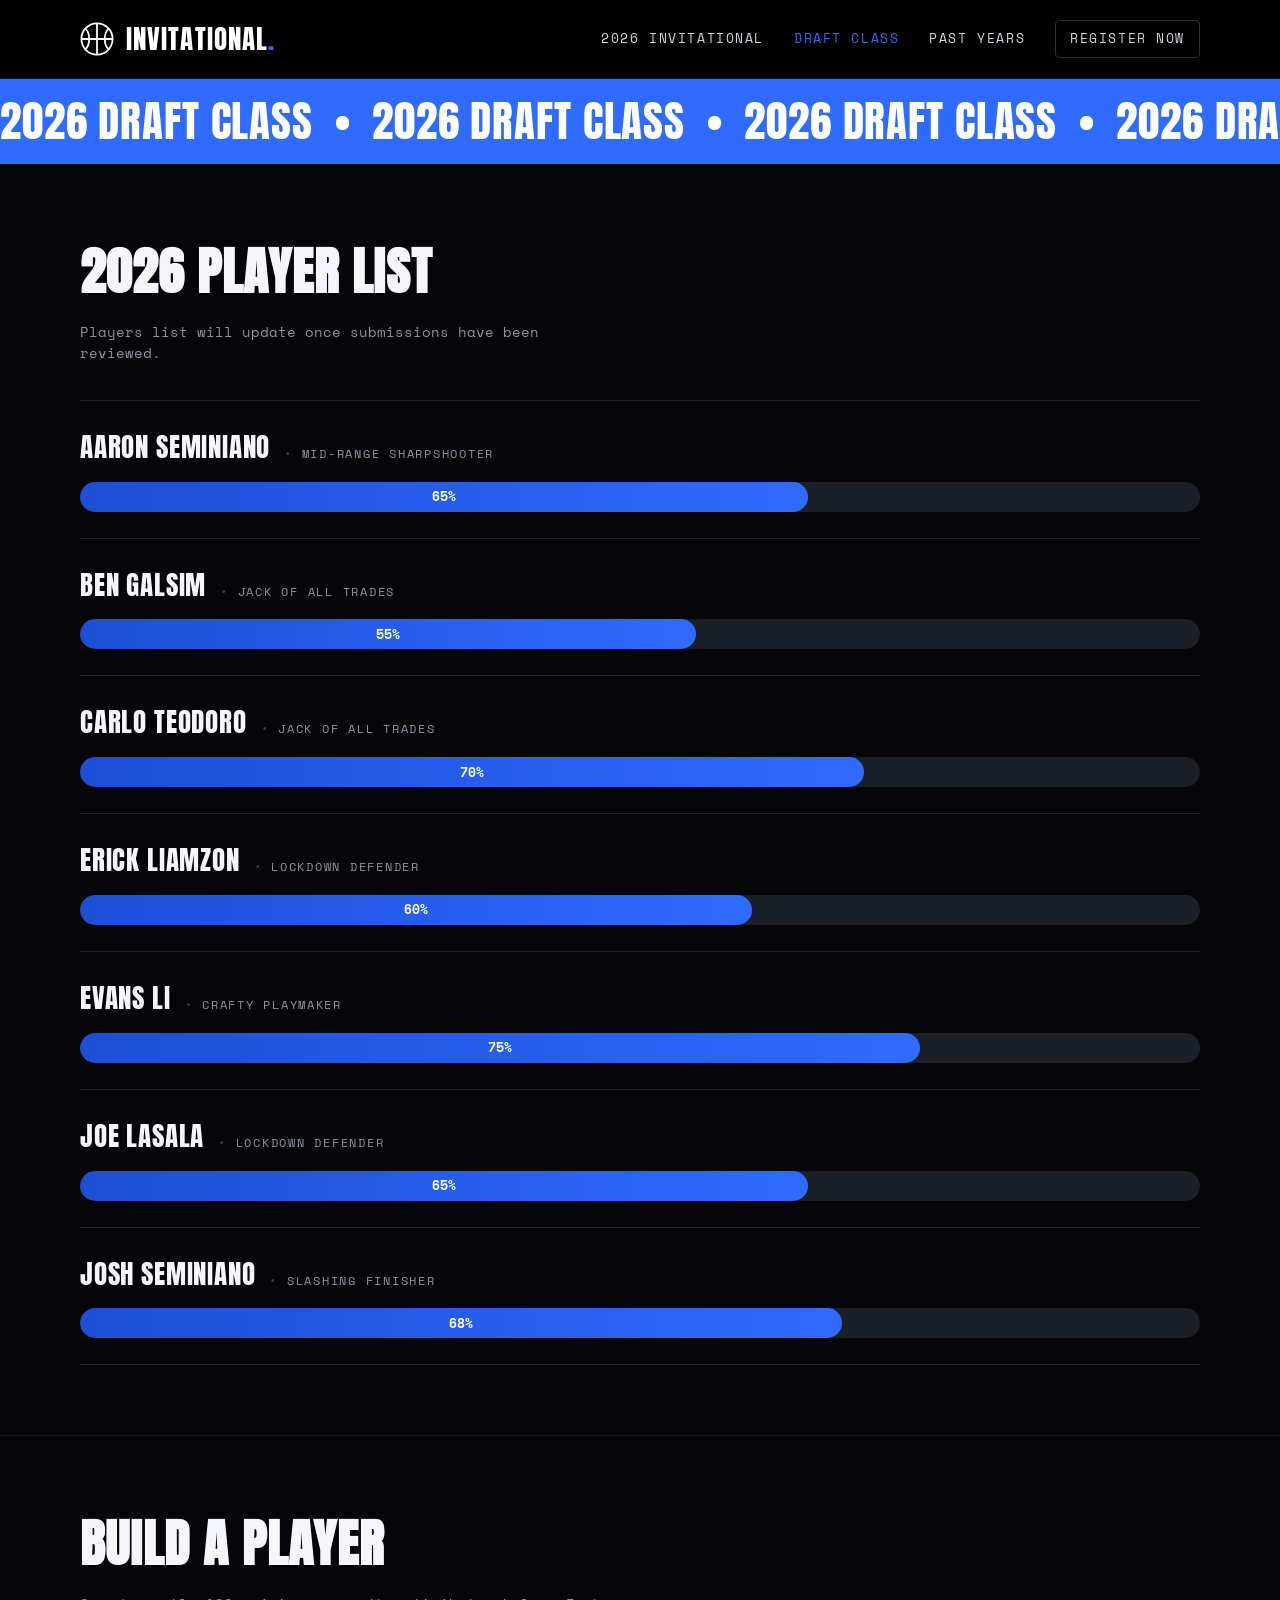
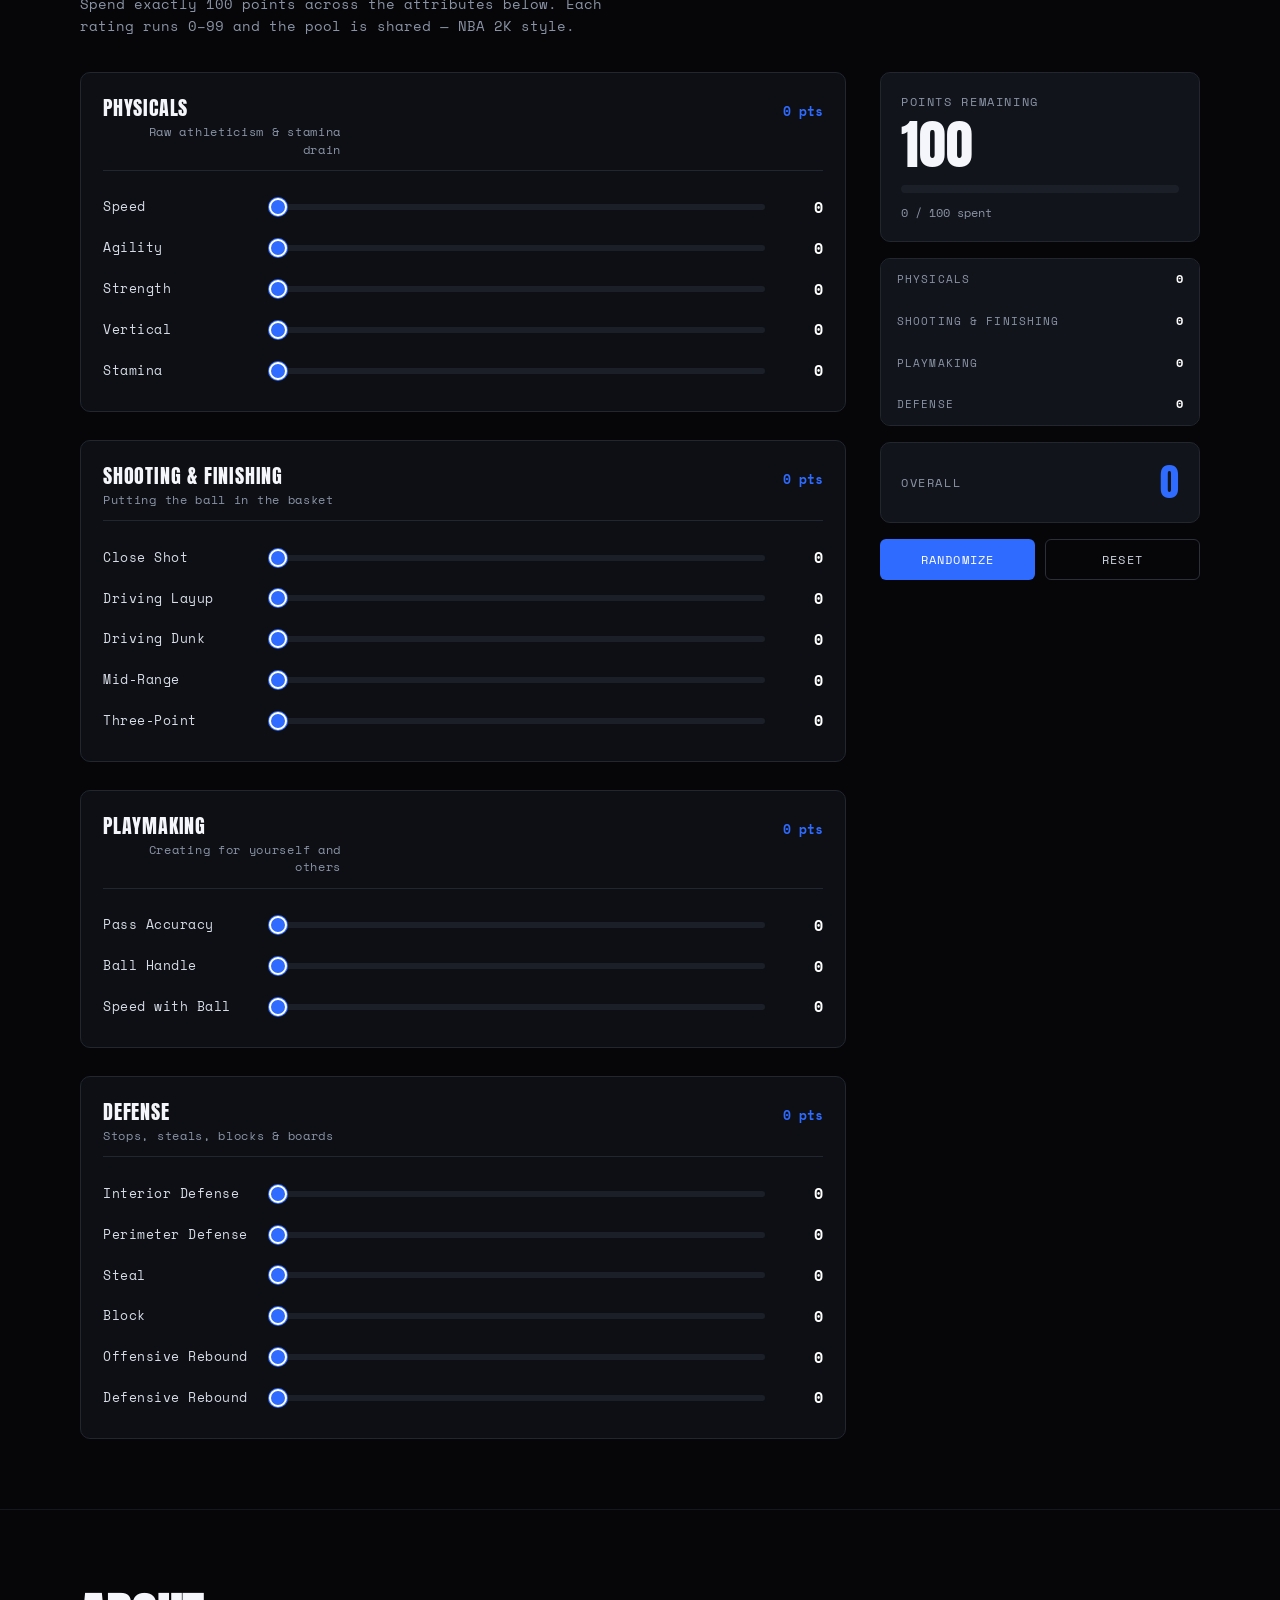
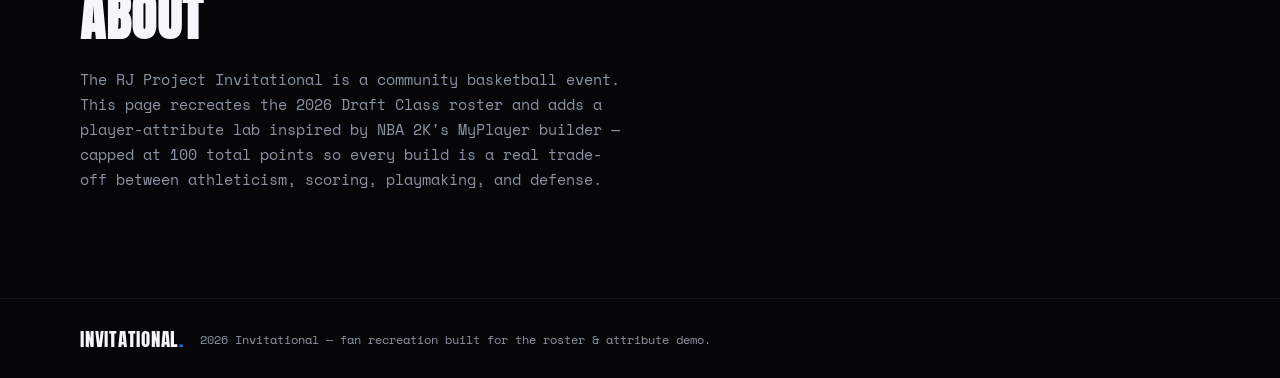
==== roster.html @ 444e8288 "Recreate 2026 Draft Class roster page with NBA2K-style attribute builder - Rebuild the Invitational " ====
<!DOCTYPE html>
<html lang="en">
<head>
  <meta charset="UTF-8" />
  <meta name="viewport" content="width=device-width, initial-scale=1.0" />
  <title>2026 Draft Class — The RJ Project Invitational</title>
  <link rel="preconnect" href="https://fonts.googleapis.com" />
  <link rel="preconnect" href="https://fonts.gstatic.com" crossorigin />
  <link href="https://fonts.googleapis.com/css2?family=Anton&family=Space+Mono:wght@400;700&display=swap" rel="stylesheet" />
  <link rel="stylesheet" href="styles.css" />
</head>
<body>
  <!-- HEADER -->
  <header class="site-header">
    <div class="header-inner">
      <a class="brand" href="#top" aria-label="Invitational home">
        <span class="brand-logo" aria-hidden="true">
          <svg viewBox="0 0 48 48" width="34" height="34">
            <circle cx="24" cy="24" r="22" fill="none" stroke="#fff" stroke-width="2.5"/>
            <path d="M24 2v44M2 24h44M7 9c8 6 8 24 0 30M41 9c-8 6-8 24 0 30" fill="none" stroke="#fff" stroke-width="2.5"/>
          </svg>
        </span>
        <span class="brand-text">INVITATIONAL<span class="dot">.</span></span>
      </a>
      <nav class="site-nav">
        <a href="#top">2026 Invitational</a>
        <a href="#roster" class="active">Draft Class</a>
        <a href="#about">Past Years</a>
        <a href="#builder" class="nav-cta">Register Now</a>
      </nav>
    </div>
  </header>

  <!-- MARQUEE -->
  <div class="marquee" id="top" aria-hidden="true">
    <div class="marquee-track">
      <span>2026 DRAFT CLASS&nbsp;&nbsp;•&nbsp;&nbsp;2026 DRAFT CLASS&nbsp;&nbsp;•&nbsp;&nbsp;2026 DRAFT CLASS&nbsp;&nbsp;•&nbsp;&nbsp;2026 DRAFT CLASS&nbsp;&nbsp;•&nbsp;&nbsp;</span>
      <span>2026 DRAFT CLASS&nbsp;&nbsp;•&nbsp;&nbsp;2026 DRAFT CLASS&nbsp;&nbsp;•&nbsp;&nbsp;2026 DRAFT CLASS&nbsp;&nbsp;•&nbsp;&nbsp;2026 DRAFT CLASS&nbsp;&nbsp;•&nbsp;&nbsp;</span>
    </div>
  </div>

  <main>
    <!-- ROSTER -->
    <section id="roster" class="section">
      <div class="wrap">
        <h1 class="page-title">2026 Player List</h1>
        <p class="page-sub">Players list will update once submissions have been reviewed.</p>
        <div class="roster" id="rosterList"><!-- filled by JS --></div>
      </div>
    </section>

    <!-- ATTRIBUTE BUILDER -->
    <section id="builder" class="section section-divider">
      <div class="wrap">
        <h1 class="page-title">Build a Player</h1>
        <p class="page-sub">
          Spend exactly 100 points across the attributes below. Each rating runs 0&ndash;99
          and the pool is shared — NBA&nbsp;2K style.
        </p>

        <div class="builder">
          <!-- attribute categories -->
          <div class="attributes" id="attributes"><!-- filled by JS --></div>

          <!-- sticky summary -->
          <aside class="summary" id="summary">
            <div class="summary-card">
              <p class="summary-label">Points Remaining</p>
              <p class="summary-value" id="pointsRemaining">100</p>
              <div class="summary-bar"><span id="pointsBar"></span></div>
              <p class="summary-spent"><span id="pointsSpent">0</span> / 100 spent</p>
            </div>

            <ul class="cat-totals" id="catTotals"><!-- filled by JS --></ul>

            <div class="overall-card">
              <span class="overall-label">Overall</span>
              <span class="overall-value" id="overallValue">0</span>
            </div>

            <div class="summary-actions">
              <button type="button" class="btn" id="randomizeBtn">Randomize</button>
              <button type="button" class="btn btn-outline" id="resetBtn">Reset</button>
            </div>
          </aside>
        </div>
      </div>
    </section>

    <!-- ABOUT -->
    <section id="about" class="section section-divider">
      <div class="wrap about">
        <h1 class="page-title">About</h1>
        <p class="page-sub">
          The RJ Project Invitational is a community basketball event. This page recreates the
          2026 Draft Class roster and adds a player-attribute lab inspired by NBA&nbsp;2K's
          MyPlayer builder — capped at 100 total points so every build is a real trade-off
          between athleticism, scoring, playmaking, and defense.
        </p>
      </div>
    </section>
  </main>

  <footer class="site-footer">
    <div class="wrap">
      <span class="brand-text small">INVITATIONAL<span class="dot">.</span></span>
      <p>2026 Invitational — fan recreation built for the roster &amp; attribute demo.</p>
    </div>
  </footer>

  <script src="builder.js"></script>
</body>
</html>
---- styles.css ----
/* ===== The RJ Project Invitational — 2026 Draft Class ===== */
:root {
  --bg:        #060608;
  --bg-soft:   #0d0f14;
  --card:      #11141b;
  --card-2:    #161a23;
  --line:      #21262f;
  --track:     #1b1f28;
  --text:      #f4f6fb;
  --muted:     #8a94a6;
  --blue:      #2f6bff;
  --blue-dim:  #1d4fd6;
  --display:   "Anton", "Arial Narrow", "Oswald", sans-serif;
  --mono:      "Space Mono", ui-monospace, "SFMono-Regular", Menlo, monospace;
}

* { box-sizing: border-box; }

html { scroll-behavior: smooth; }

body {
  margin: 0;
  background: var(--bg);
  color: var(--text);
  font-family: var(--mono);
  -webkit-font-smoothing: antialiased;
  line-height: 1.5;
}

.wrap { width: min(1120px, 92%); margin: 0 auto; }

/* ---------- Header ---------- */
.site-header {
  position: sticky; top: 0; z-index: 50;
  background: #000;
  border-bottom: 1px solid #15171d;
}
.header-inner {
  width: min(1120px, 92%); margin: 0 auto;
  display: flex; align-items: center; justify-content: space-between;
  height: 78px;
}
.brand { display: flex; align-items: center; gap: 12px; text-decoration: none; color: #fff; }
.brand-logo { display: inline-flex; }
.brand-text {
  font-family: var(--display);
  font-size: 1.7rem; letter-spacing: .04em; line-height: 1;
}
.brand-text.small { font-size: 1.2rem; }
.dot { color: var(--blue); }

.site-nav { display: flex; align-items: center; gap: 30px; }
.site-nav a {
  font-family: var(--mono);
  font-size: .82rem; letter-spacing: .12em; text-transform: uppercase;
  color: #cfd5e0; text-decoration: none; transition: color .15s;
}
.site-nav a:hover { color: #fff; }
.site-nav a.active { color: var(--blue); }
.nav-cta {
  border: 1px solid #2a2f3a; padding: 8px 14px; border-radius: 4px;
}
.nav-cta:hover { border-color: var(--blue); color: var(--blue) !important; }

/* ---------- Marquee ---------- */
.marquee {
  background: var(--blue);
  overflow: hidden; white-space: nowrap;
  padding: 10px 0;
}
.marquee-track {
  display: inline-flex; will-change: transform;
  animation: scroll 26s linear infinite;
}
.marquee-track span {
  font-family: var(--display);
  font-size: 2.7rem; letter-spacing: .02em; color: #fff;
  padding-right: .25em;
}
@keyframes scroll { from { transform: translateX(0); } to { transform: translateX(-50%); } }
@media (prefers-reduced-motion: reduce) { .marquee-track { animation: none; } }

/* ---------- Sections ---------- */
.section { padding: 70px 0; }
.section-divider { border-top: 1px solid #14171e; }
.page-title {
  font-family: var(--display);
  font-size: clamp(2.2rem, 5vw, 3.2rem);
  letter-spacing: .02em; margin: 0 0 10px; text-transform: uppercase;
}
.page-sub { color: var(--muted); font-size: .9rem; margin: 0 0 36px; max-width: 60ch; }

/* ---------- Roster list ---------- */
.roster { display: flex; flex-direction: column; }
.player {
  padding: 26px 0; border-top: 1px solid var(--line);
}
.player:last-child { border-bottom: 1px solid var(--line); }
.player-head {
  display: flex; align-items: baseline; gap: 14px; flex-wrap: wrap; margin-bottom: 14px;
}
.player-name {
  font-family: var(--display);
  font-size: 1.7rem; letter-spacing: .03em; text-transform: uppercase;
}
.player-tag {
  font-family: var(--mono); font-size: .78rem; letter-spacing: .14em;
  text-transform: uppercase; color: var(--muted);
}
.player-tag::before { content: "•  "; color: #3a4150; }

.bar {
  position: relative; height: 30px; border-radius: 999px;
  background: var(--track); overflow: hidden;
}
.bar-fill {
  height: 100%; border-radius: 999px;
  background: linear-gradient(90deg, var(--blue-dim), var(--blue));
  display: flex; align-items: center; justify-content: center;
  min-width: 42px;
  transition: width .9s cubic-bezier(.22,.61,.36,1);
}
.bar-fill span {
  font-family: var(--mono); font-weight: 700; font-size: .8rem; color: #fff;
}

/* ---------- Builder layout ---------- */
.builder {
  display: grid; grid-template-columns: 1fr 320px; gap: 34px; align-items: start;
}
@media (max-width: 880px) { .builder { grid-template-columns: 1fr; } }

.attributes { display: flex; flex-direction: column; gap: 28px; }
.cat {
  background: var(--bg-soft); border: 1px solid var(--line);
  border-radius: 10px; padding: 20px 22px;
}
.cat-head {
  display: flex; align-items: baseline; justify-content: space-between;
  margin-bottom: 16px; padding-bottom: 12px; border-bottom: 1px solid var(--line);
}
.cat-name {
  font-family: var(--display); font-size: 1.25rem;
  letter-spacing: .04em; text-transform: uppercase;
}
.cat-sub { font-size: .72rem; color: var(--muted); letter-spacing: .06em; max-width: 34ch; text-align: right; }
.cat-points {
  font-family: var(--mono); font-weight: 700; font-size: .8rem; color: var(--blue);
  white-space: nowrap;
}

/* attribute row */
.attr { display: grid; grid-template-columns: 150px 1fr 46px; align-items: center; gap: 14px; padding: 9px 0; }
.attr-name { font-size: .82rem; letter-spacing: .04em; color: #d7dce6; }
.attr-value {
  font-family: var(--mono); font-weight: 700; font-size: .95rem;
  text-align: right; color: #fff; min-width: 34px;
}
@media (max-width: 520px) {
  .attr { grid-template-columns: 1fr 46px; grid-template-rows: auto auto; }
  .attr-name { grid-column: 1 / 2; }
  .attr-value { grid-column: 2 / 3; grid-row: 1; }
  .attr input[type=range] { grid-column: 1 / 3; }
}

/* range slider */
input[type=range] {
  -webkit-appearance: none; appearance: none; width: 100%; height: 6px;
  border-radius: 999px; background: var(--track); cursor: pointer; outline: none;
}
input[type=range]::-webkit-slider-thumb {
  -webkit-appearance: none; appearance: none;
  width: 18px; height: 18px; border-radius: 50%;
  background: var(--blue); border: 2px solid #fff; box-shadow: 0 0 0 1px var(--blue);
}
input[type=range]::-moz-range-thumb {
  width: 16px; height: 16px; border-radius: 50%;
  background: var(--blue); border: 2px solid #fff;
}
input[type=range]:focus-visible::-webkit-slider-thumb { box-shadow: 0 0 0 3px rgba(47,107,255,.5); }

/* ---------- Summary panel ---------- */
.summary { position: sticky; top: 96px; display: flex; flex-direction: column; gap: 16px; }
.summary-card, .overall-card {
  background: var(--card); border: 1px solid var(--line); border-radius: 10px; padding: 20px;
}
.summary-label { font-size: .72rem; letter-spacing: .14em; text-transform: uppercase; color: var(--muted); margin: 0; }
.summary-value {
  font-family: var(--display); font-size: 3.4rem; line-height: 1; margin: 6px 0 14px;
}
.summary-value.over { color: #ff5b5b; }
.summary-value.exact { color: var(--blue); }
.summary-bar { height: 8px; border-radius: 999px; background: var(--track); overflow: hidden; }
.summary-bar span {
  display: block; height: 100%; width: 0;
  background: linear-gradient(90deg, var(--blue-dim), var(--blue));
  transition: width .25s ease;
}
.summary-bar.over span { background: #ff5b5b; }
.summary-spent { font-size: .76rem; color: var(--muted); margin: 10px 0 0; }

.cat-totals { list-style: none; margin: 0; padding: 0; display: flex; flex-direction: column; gap: 1px;
  background: var(--card); border: 1px solid var(--line); border-radius: 10px; overflow: hidden; }
.cat-totals li {
  display: flex; justify-content: space-between; align-items: center;
  padding: 11px 16px; background: var(--card); font-size: .78rem; letter-spacing: .04em;
}
.cat-totals li span:first-child { color: var(--muted); text-transform: uppercase; letter-spacing: .1em; font-size: .7rem; }
.cat-totals li b { font-family: var(--mono); color: #fff; }

.overall-card { display: flex; align-items: center; justify-content: space-between; }
.overall-label { font-size: .72rem; letter-spacing: .14em; text-transform: uppercase; color: var(--muted); }
.overall-value { font-family: var(--display); font-size: 2.4rem; line-height: 1; color: var(--blue); }

.summary-actions { display: flex; gap: 10px; }
.btn {
  flex: 1; font-family: var(--mono); font-size: .74rem; letter-spacing: .1em; text-transform: uppercase;
  padding: 11px 12px; border-radius: 6px; border: 1px solid transparent;
  background: var(--blue); color: #fff; cursor: pointer; transition: background .15s, border-color .15s;
}
.btn:hover { background: var(--blue-dim); }
.btn-outline { background: transparent; border-color: #2a2f3a; color: #cfd5e0; }
.btn-outline:hover { background: var(--card-2); border-color: var(--blue); color: #fff; }

/* ---------- About / footer ---------- */
.about .page-sub { font-size: .92rem; line-height: 1.7; }
.site-footer { border-top: 1px solid #14171e; padding: 30px 0; }
.site-footer .wrap { display: flex; align-items: center; gap: 16px; flex-wrap: wrap; }
.site-footer p { color: var(--muted); font-size: .76rem; margin: 0; }
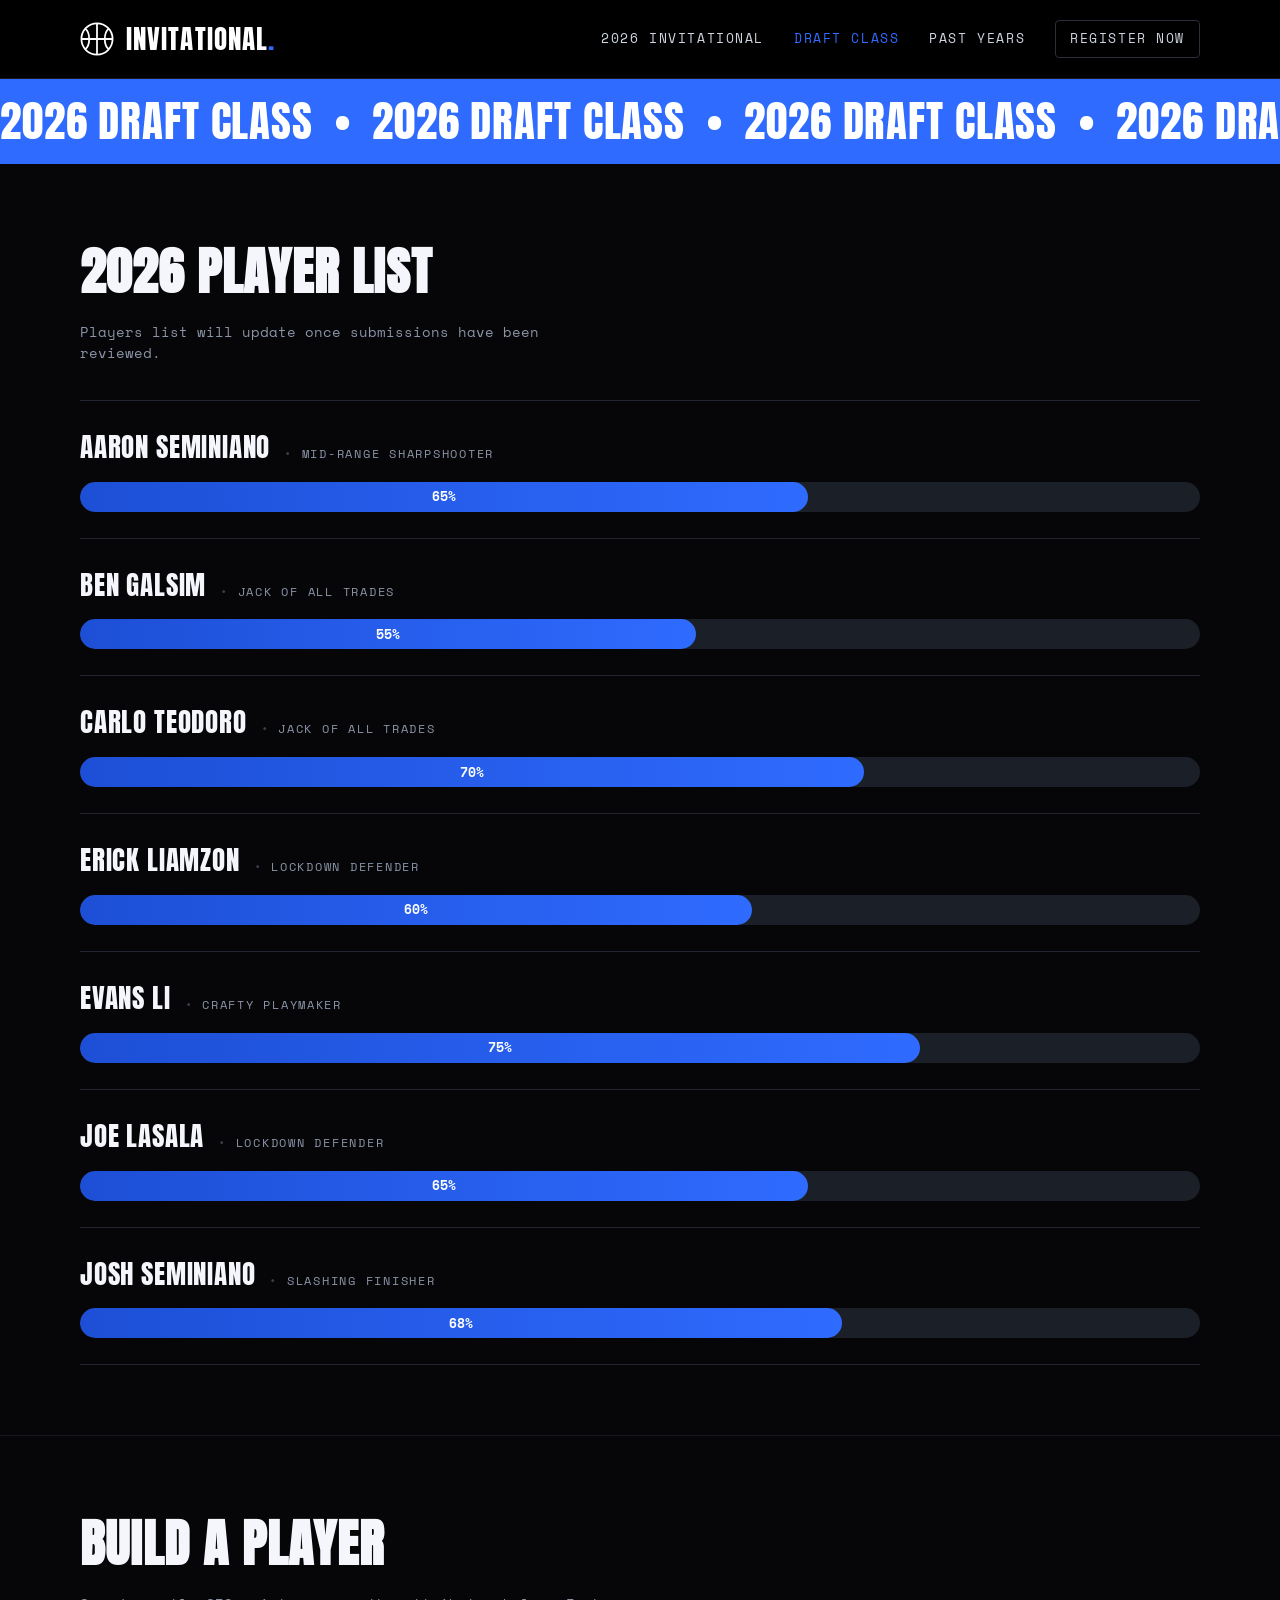
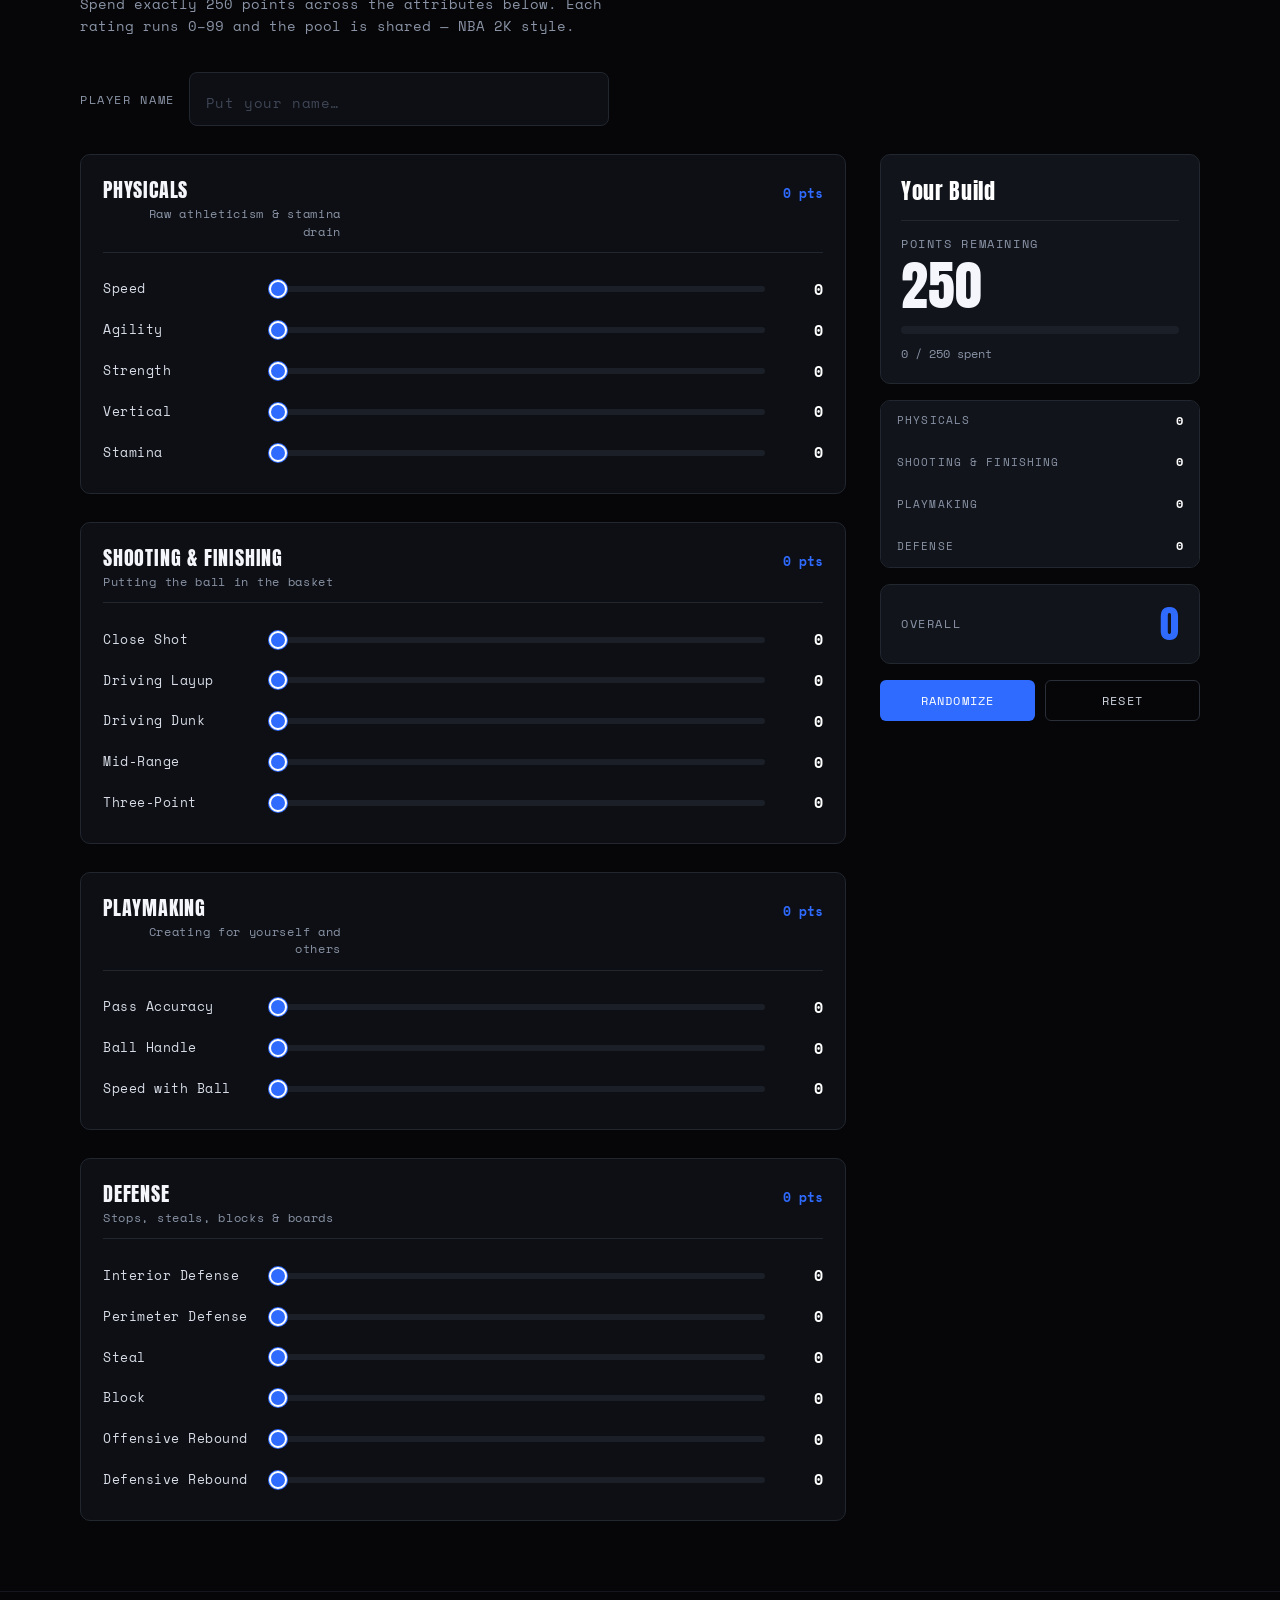
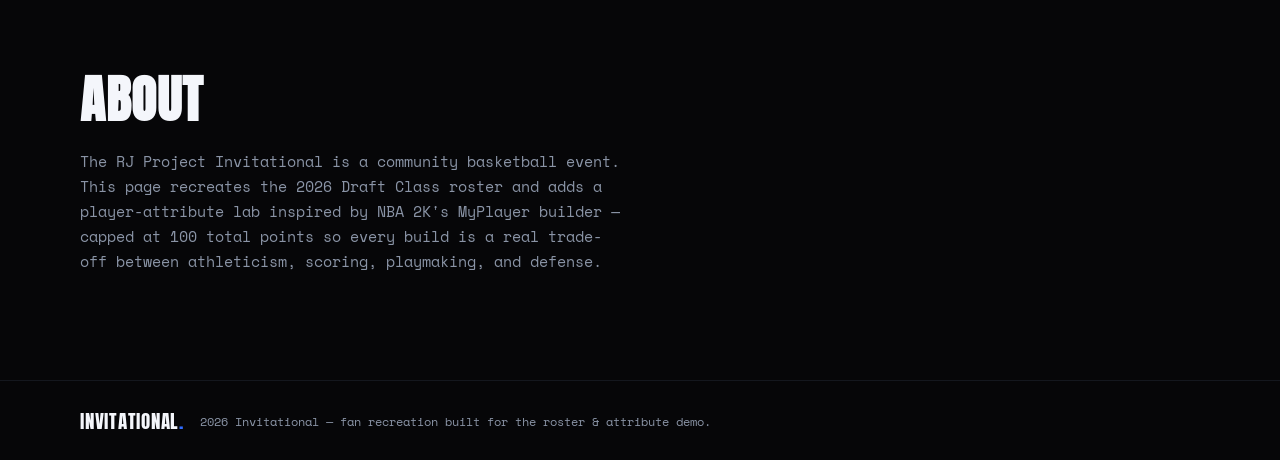
==== commit 9f168604: "Build a Player: add player name field, raise pool to 250 points - New "Player Name" input; summary e" ====
--- a/roster.html
+++ b/roster.html
@@ -54,9 +54,15 @@
       <div class="wrap">
         <h1 class="page-title">Build a Player</h1>
         <p class="page-sub">
-          Spend exactly 100 points across the attributes below. Each rating runs 0&ndash;99
+          Spend exactly 250 points across the attributes below. Each rating runs 0&ndash;99
           and the pool is shared — NBA&nbsp;2K style.
         </p>
+
+        <div class="name-row">
+          <label for="playerName">Player Name</label>
+          <input type="text" id="playerName" maxlength="24" autocomplete="off"
+                 spellcheck="false" placeholder="Put your name…" />
+        </div>
 
         <div class="builder">
           <!-- attribute categories -->
@@ -65,10 +71,11 @@
           <!-- sticky summary -->
           <aside class="summary" id="summary">
             <div class="summary-card">
+              <p class="build-name" id="buildName">Your Build</p>
               <p class="summary-label">Points Remaining</p>
-              <p class="summary-value" id="pointsRemaining">100</p>
+              <p class="summary-value" id="pointsRemaining">250</p>
               <div class="summary-bar"><span id="pointsBar"></span></div>
-              <p class="summary-spent"><span id="pointsSpent">0</span> / 100 spent</p>
+              <p class="summary-spent"><span id="pointsSpent">0</span> / 250 spent</p>
             </div>
 
             <ul class="cat-totals" id="catTotals"><!-- filled by JS --></ul>
--- a/styles.css
+++ b/styles.css
@@ -124,6 +124,30 @@
   font-family: var(--mono); font-weight: 700; font-size: .8rem; color: #fff;
 }
 
+/* ---------- Name field ---------- */
+.name-row {
+  display: flex; align-items: center; gap: 14px; flex-wrap: wrap;
+  margin: 0 0 28px;
+}
+.name-row label {
+  font-size: .72rem; letter-spacing: .14em; text-transform: uppercase; color: var(--muted);
+}
+.name-row input {
+  flex: 1; min-width: 200px; max-width: 420px;
+  background: var(--bg-soft); border: 1px solid var(--line); border-radius: 8px;
+  color: var(--text); font-family: var(--display); font-size: 1.35rem;
+  letter-spacing: .03em; padding: 10px 16px; outline: none;
+  transition: border-color .15s;
+}
+.name-row input::placeholder { color: #3f4655; font-family: var(--mono); font-size: .9rem; letter-spacing: .04em; }
+.name-row input:focus { border-color: var(--blue); }
+
+.build-name {
+  font-family: var(--display); font-size: 1.35rem; letter-spacing: .03em;
+  margin: 0 0 14px; padding-bottom: 12px; border-bottom: 1px solid var(--line);
+  color: #fff; overflow-wrap: anywhere;
+}
+
 /* ---------- Builder layout ---------- */
 .builder {
   display: grid; grid-template-columns: 1fr 320px; gap: 34px; align-items: start;
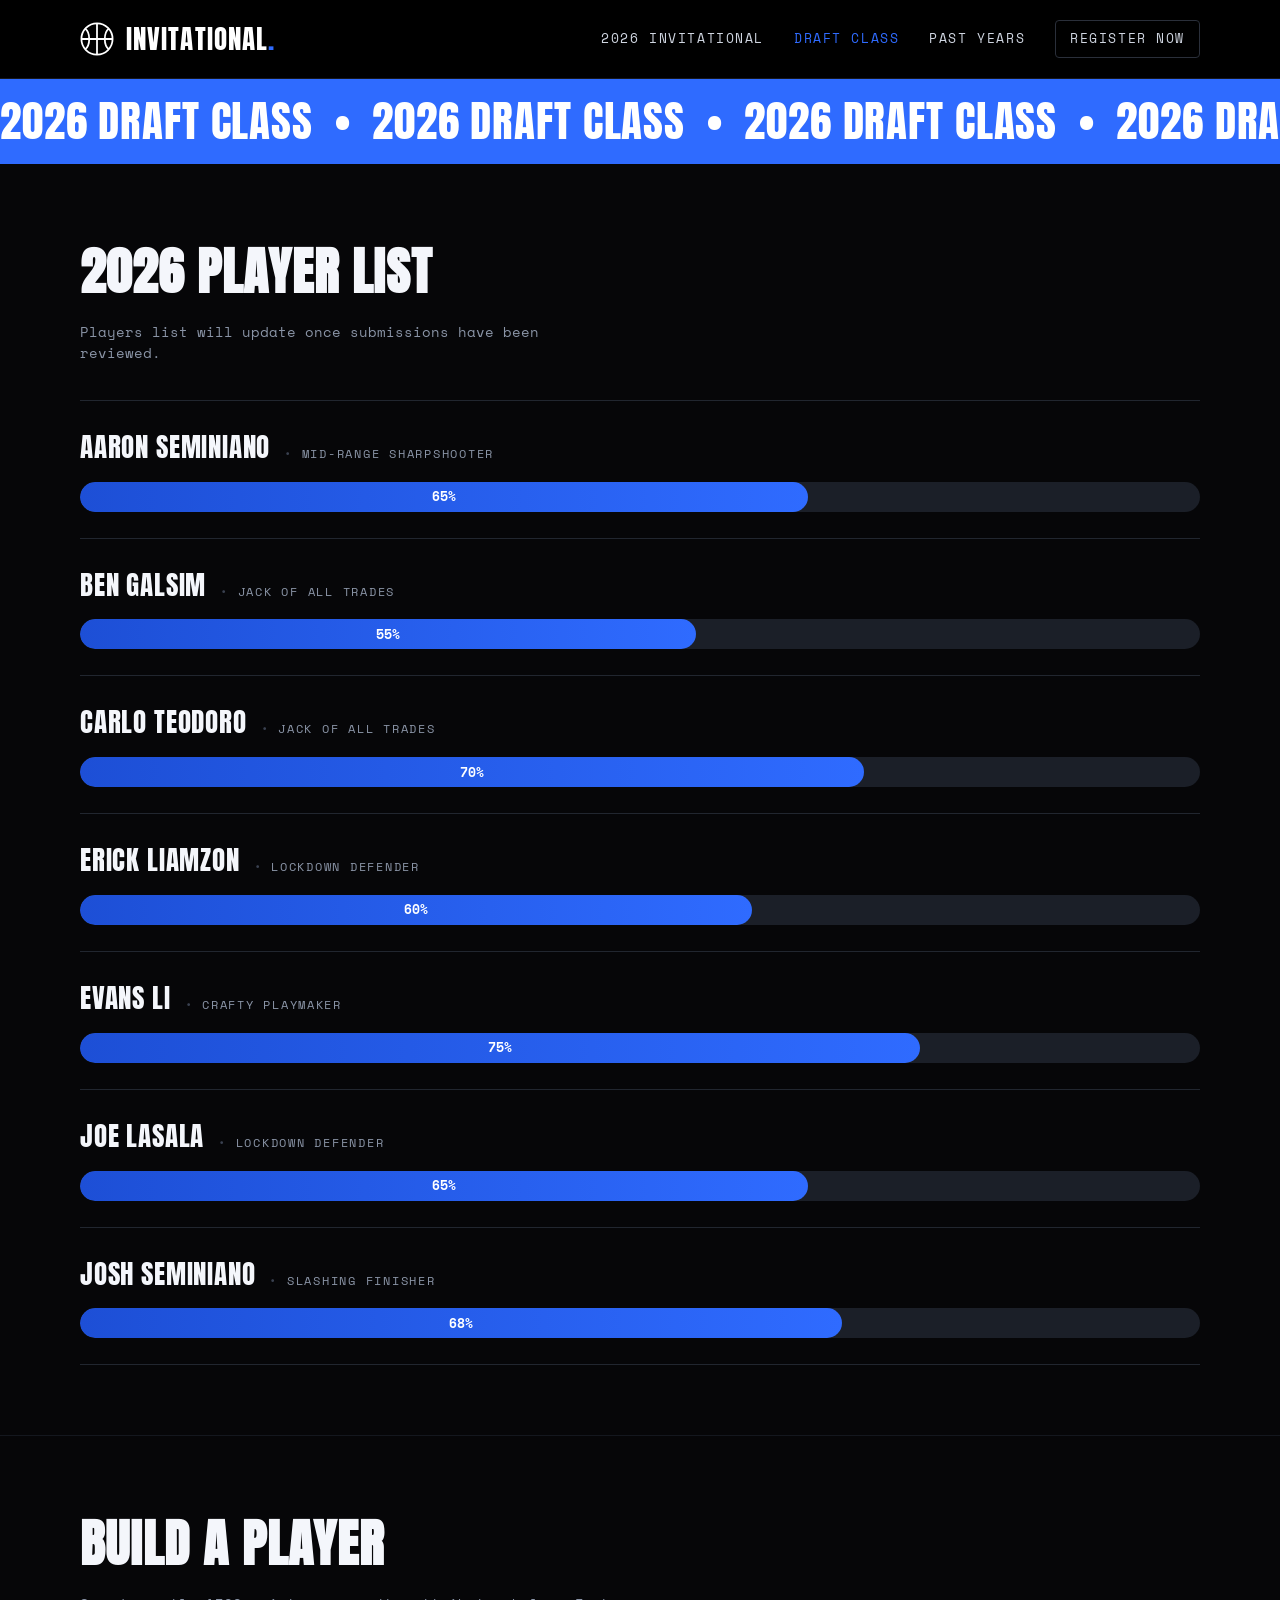
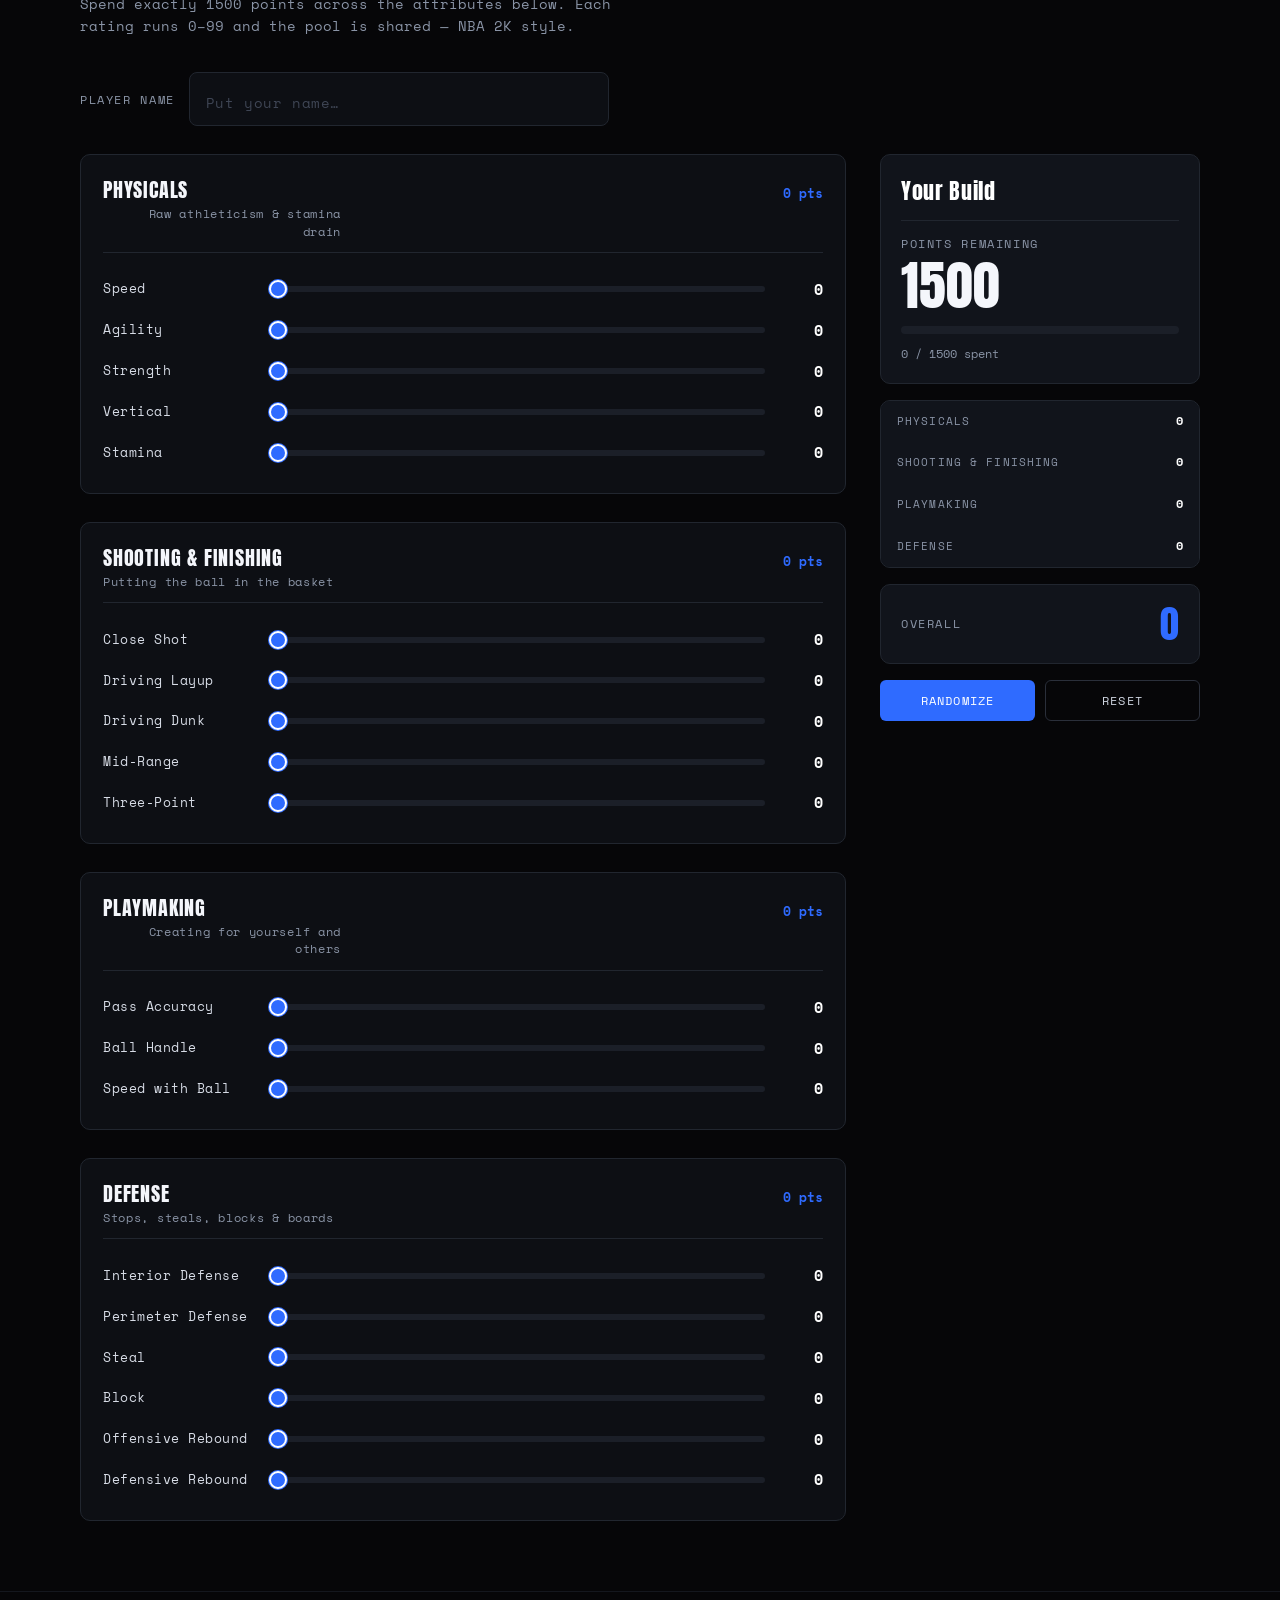
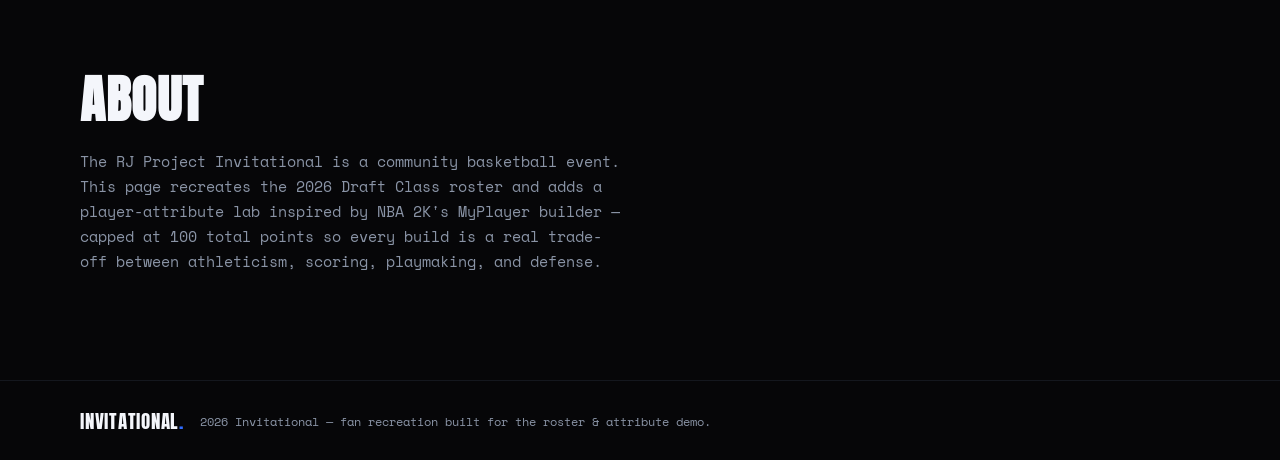
==== commit ba52f2a0: "Build a Player: raise point pool to 1500 Co-Authored-By: Claude Opus 4.8 <noreply@anthropic.com> Cla" ====
--- a/roster.html
+++ b/roster.html
@@ -54,7 +54,7 @@
       <div class="wrap">
         <h1 class="page-title">Build a Player</h1>
         <p class="page-sub">
-          Spend exactly 250 points across the attributes below. Each rating runs 0&ndash;99
+          Spend exactly 1500 points across the attributes below. Each rating runs 0&ndash;99
           and the pool is shared — NBA&nbsp;2K style.
         </p>
 
@@ -73,9 +73,9 @@
             <div class="summary-card">
               <p class="build-name" id="buildName">Your Build</p>
               <p class="summary-label">Points Remaining</p>
-              <p class="summary-value" id="pointsRemaining">250</p>
+              <p class="summary-value" id="pointsRemaining">1500</p>
               <div class="summary-bar"><span id="pointsBar"></span></div>
-              <p class="summary-spent"><span id="pointsSpent">0</span> / 250 spent</p>
+              <p class="summary-spent"><span id="pointsSpent">0</span> / 1500 spent</p>
             </div>
 
             <ul class="cat-totals" id="catTotals"><!-- filled by JS --></ul>
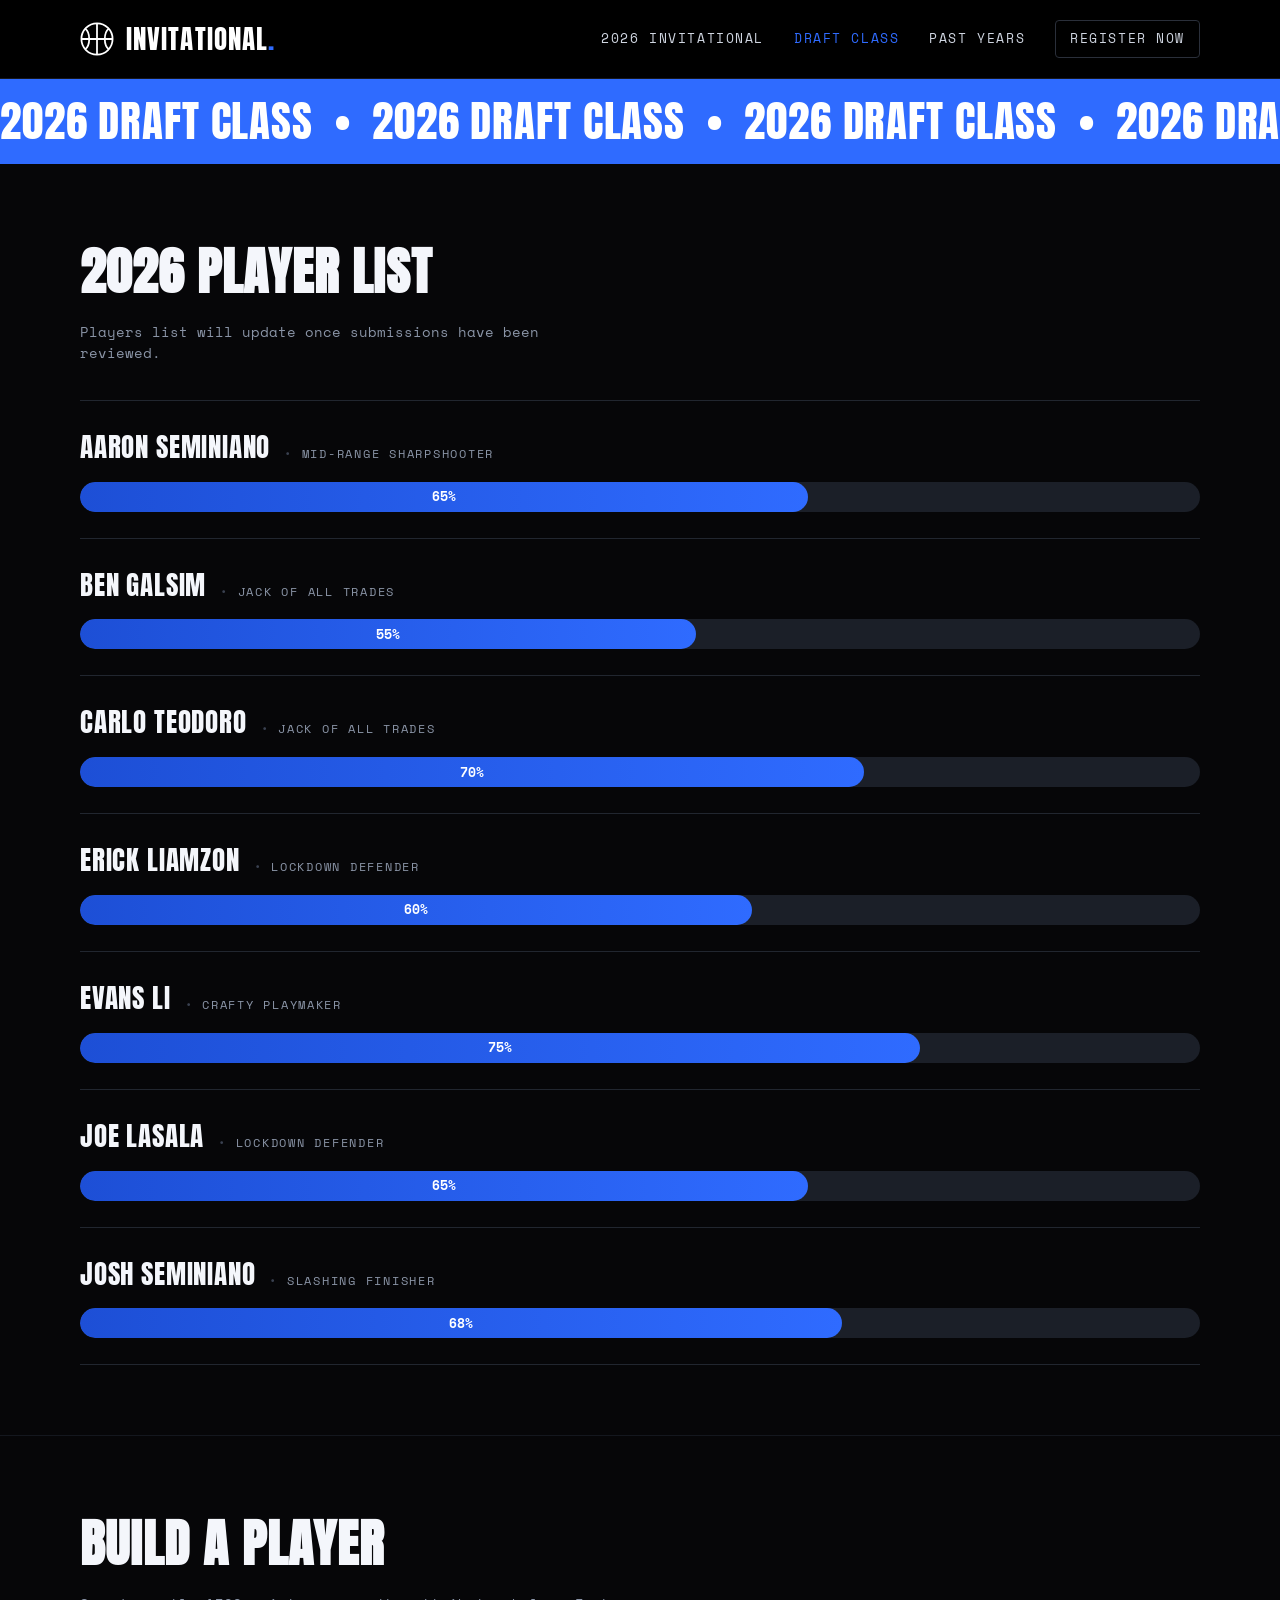
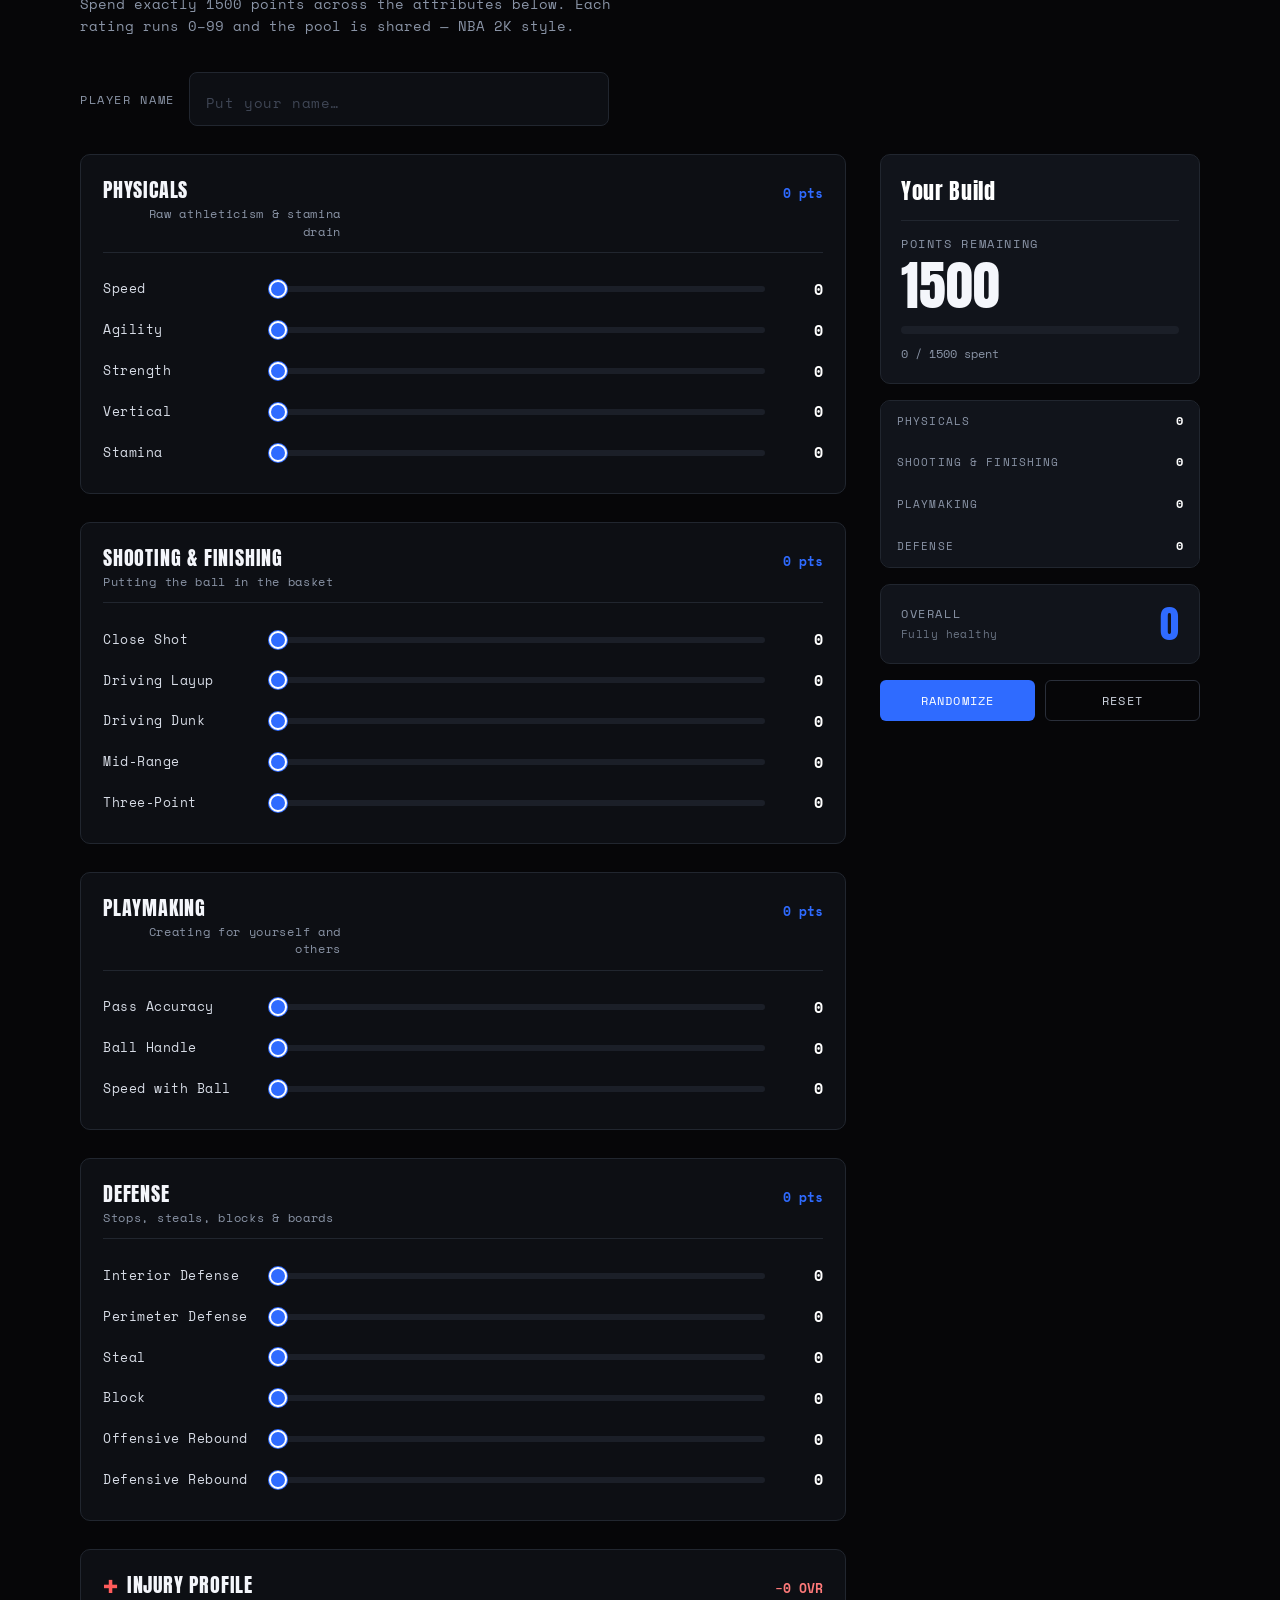
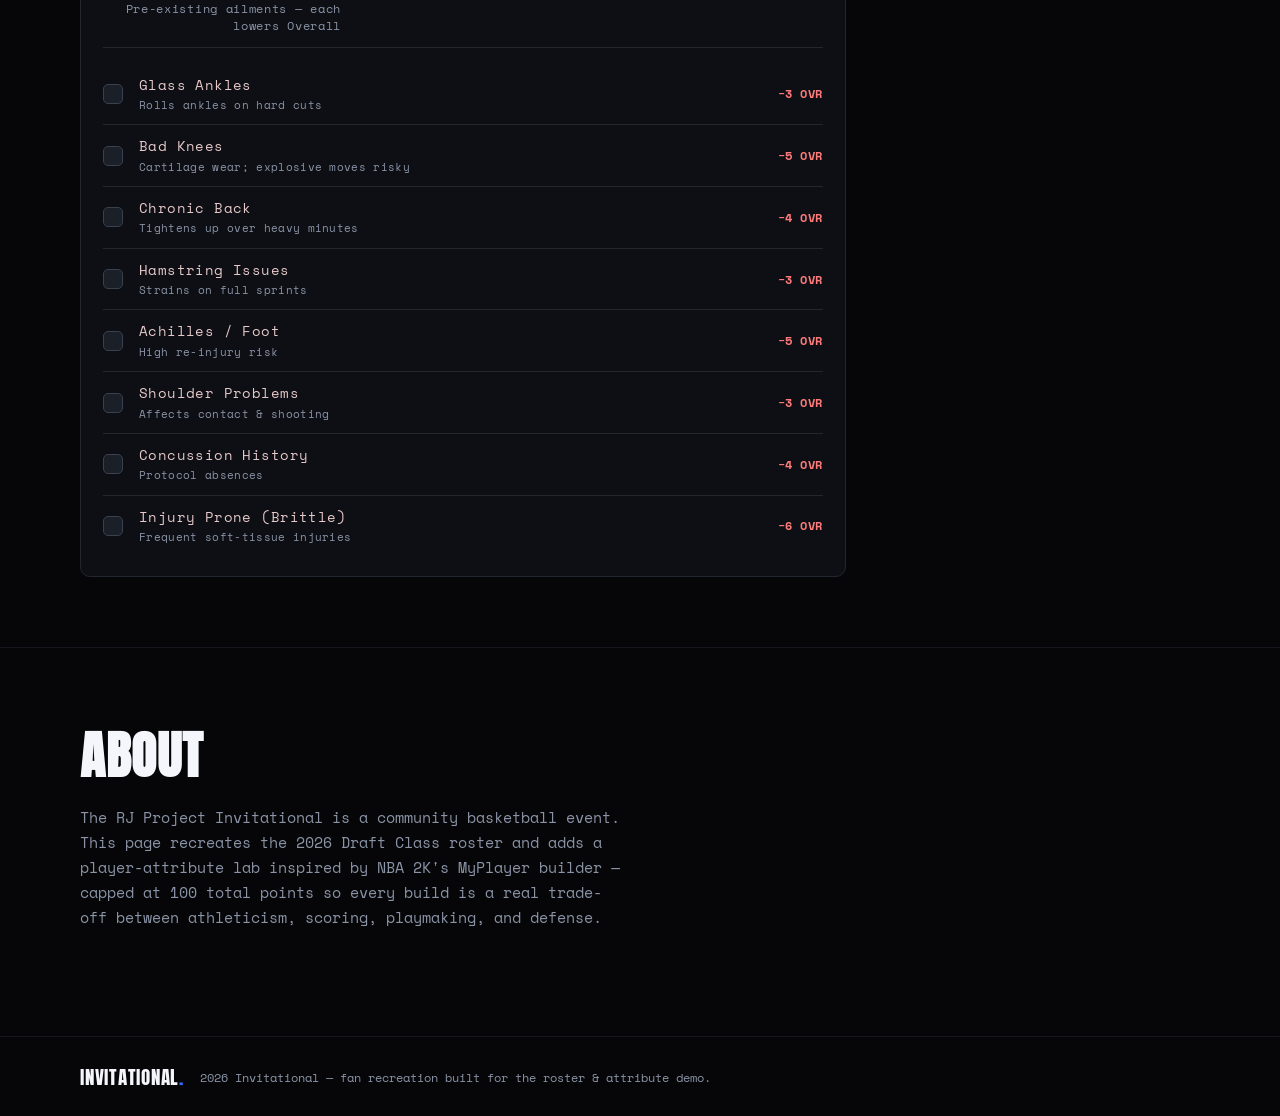
==== commit 7a28b1db: "Build a Player: add Injury Profile that docks Overall - New Injury Profile panel with 8 toggleable a" ====
--- a/roster.html
+++ b/roster.html
@@ -81,7 +81,10 @@
             <ul class="cat-totals" id="catTotals"><!-- filled by JS --></ul>
 
             <div class="overall-card">
-              <span class="overall-label">Overall</span>
+              <div class="overall-meta">
+                <span class="overall-label">Overall</span>
+                <span class="overall-note" id="overallNote">Fully healthy</span>
+              </div>
               <span class="overall-value" id="overallValue">0</span>
             </div>
 
--- a/styles.css
+++ b/styles.css
@@ -232,9 +232,41 @@
 .cat-totals li span:first-child { color: var(--muted); text-transform: uppercase; letter-spacing: .1em; font-size: .7rem; }
 .cat-totals li b { font-family: var(--mono); color: #fff; }
 
-.overall-card { display: flex; align-items: center; justify-content: space-between; }
+.overall-card { display: flex; align-items: center; justify-content: space-between; gap: 12px; }
+.overall-meta { display: flex; flex-direction: column; gap: 4px; }
 .overall-label { font-size: .72rem; letter-spacing: .14em; text-transform: uppercase; color: var(--muted); }
+.overall-note { font-size: .68rem; letter-spacing: .04em; color: #6b7585; }
 .overall-value { font-family: var(--display); font-size: 2.4rem; line-height: 1; color: var(--blue); }
+.overall-value.hurt { color: #ff5b5b; }
+
+/* ---------- Injury panel ---------- */
+.injury-cat .cat-name::before { content: "\271A"; color: #ff5b5b; margin-right: 8px; font-size: .9em; }
+.injury-total { color: #ff7a7a !important; }
+.injury {
+  display: grid; grid-template-columns: 22px 1fr auto; align-items: center; gap: 14px;
+  padding: 11px 0; cursor: pointer; border-top: 1px solid var(--line);
+}
+.injury:first-of-type { border-top: none; }
+.injury input[type="checkbox"] { position: absolute; opacity: 0; width: 0; height: 0; }
+.injury-box {
+  width: 20px; height: 20px; border-radius: 5px;
+  border: 1px solid #39414f; background: var(--track);
+  display: inline-flex; align-items: center; justify-content: center;
+  transition: background .15s, border-color .15s;
+}
+.injury input:checked + .injury-box { background: #ff5b5b; border-color: #ff5b5b; }
+.injury input:checked + .injury-box::after {
+  content: "\2713"; color: #fff; font-size: .8rem; font-weight: 700; line-height: 1;
+}
+.injury input:focus-visible + .injury-box { box-shadow: 0 0 0 3px rgba(255,91,91,.4); }
+.injury-info { display: flex; flex-direction: column; gap: 2px; }
+.injury-name { font-size: .85rem; letter-spacing: .03em; color: #e6c9c9; }
+.injury input:checked ~ .injury-info .injury-name { color: #ff9b9b; }
+.injury-note { font-size: .68rem; color: var(--muted); letter-spacing: .03em; }
+.injury-pen {
+  font-family: var(--mono); font-weight: 700; font-size: .72rem;
+  letter-spacing: .05em; color: #ff7a7a; white-space: nowrap;
+}
 
 .summary-actions { display: flex; gap: 10px; }
 .btn {
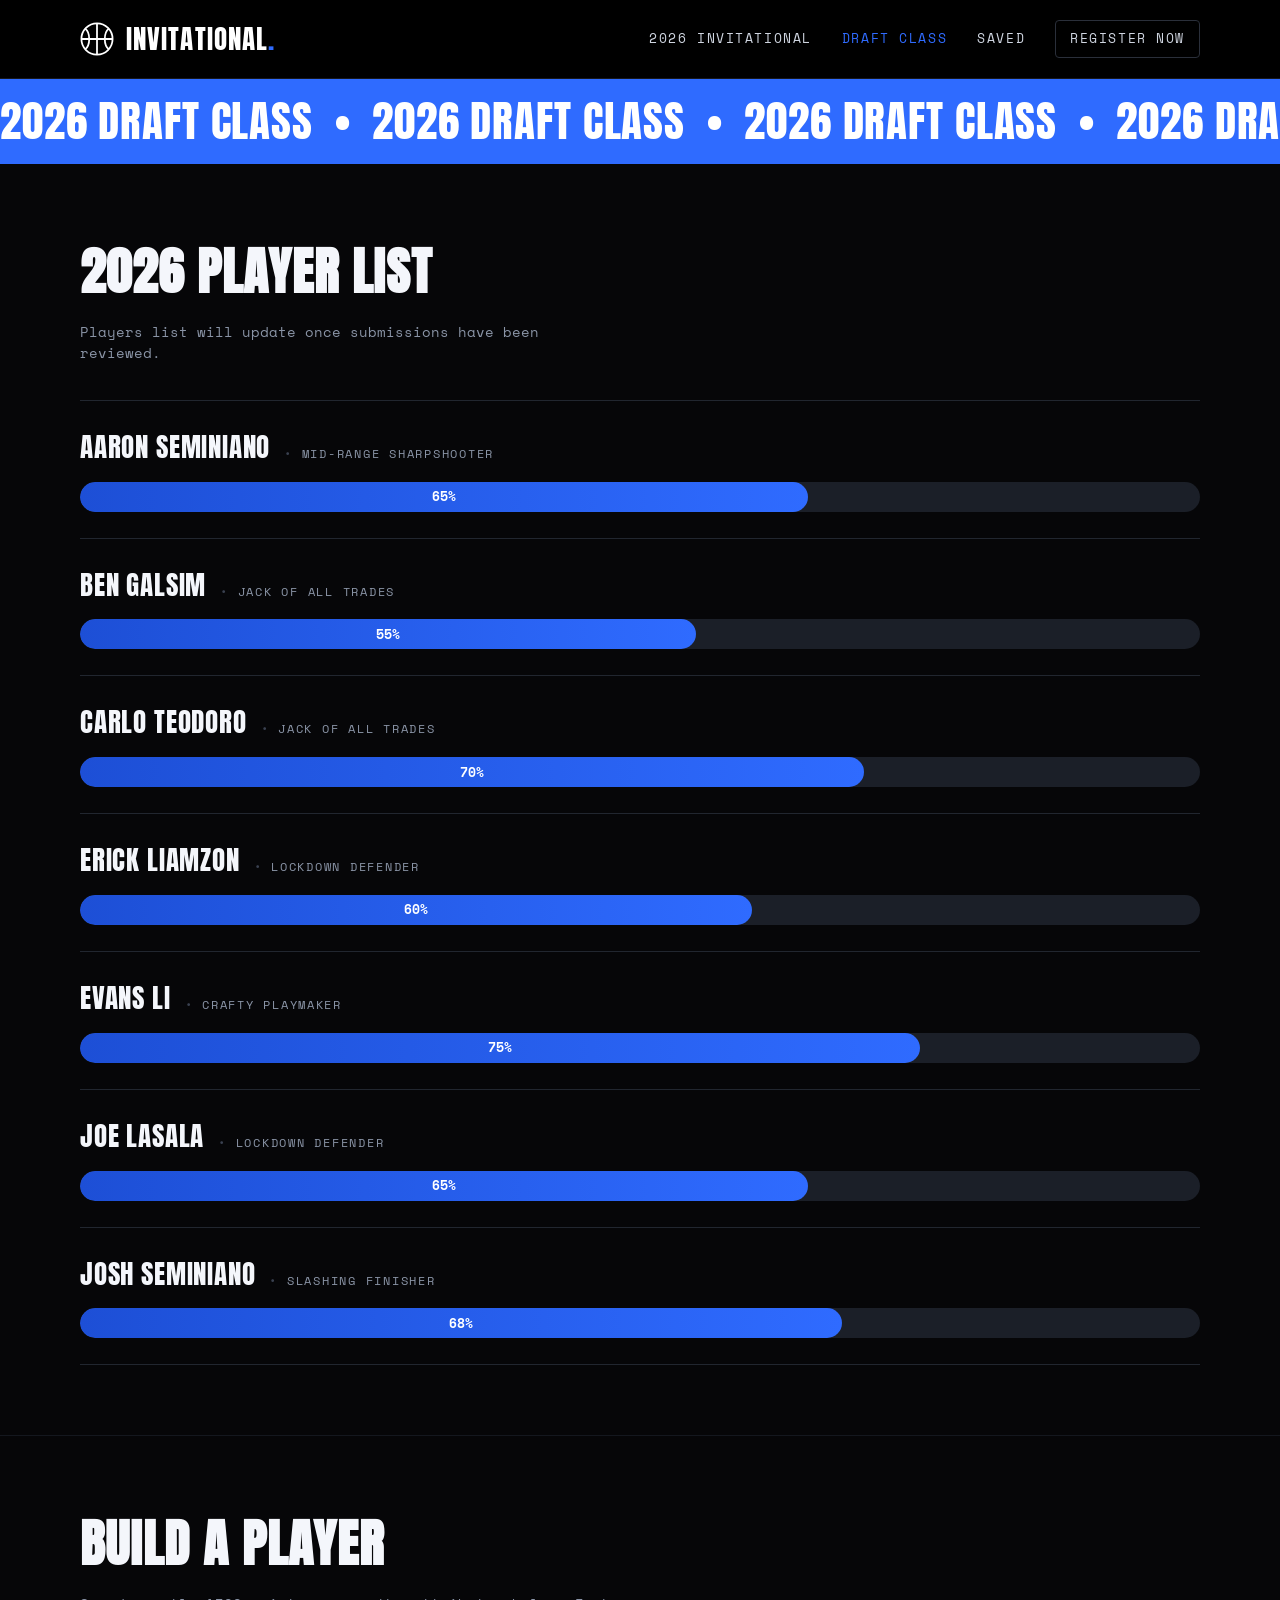
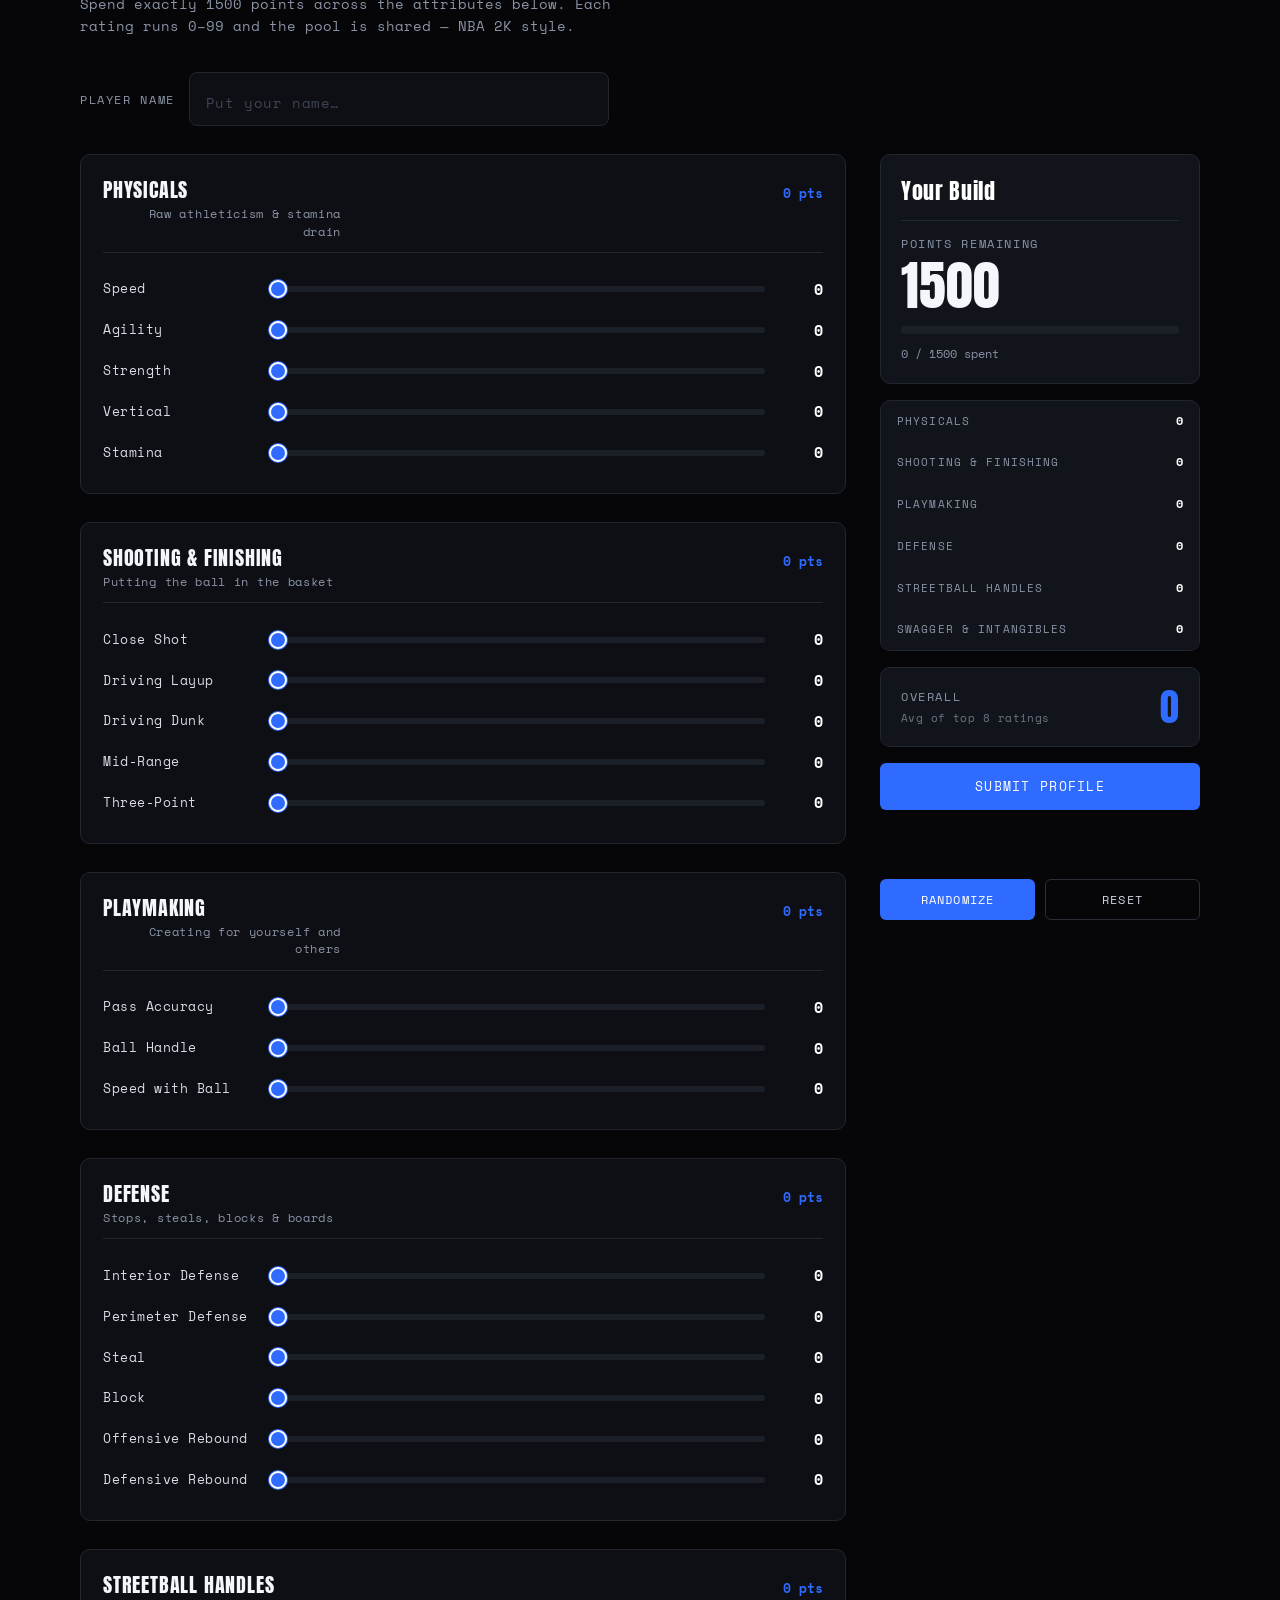
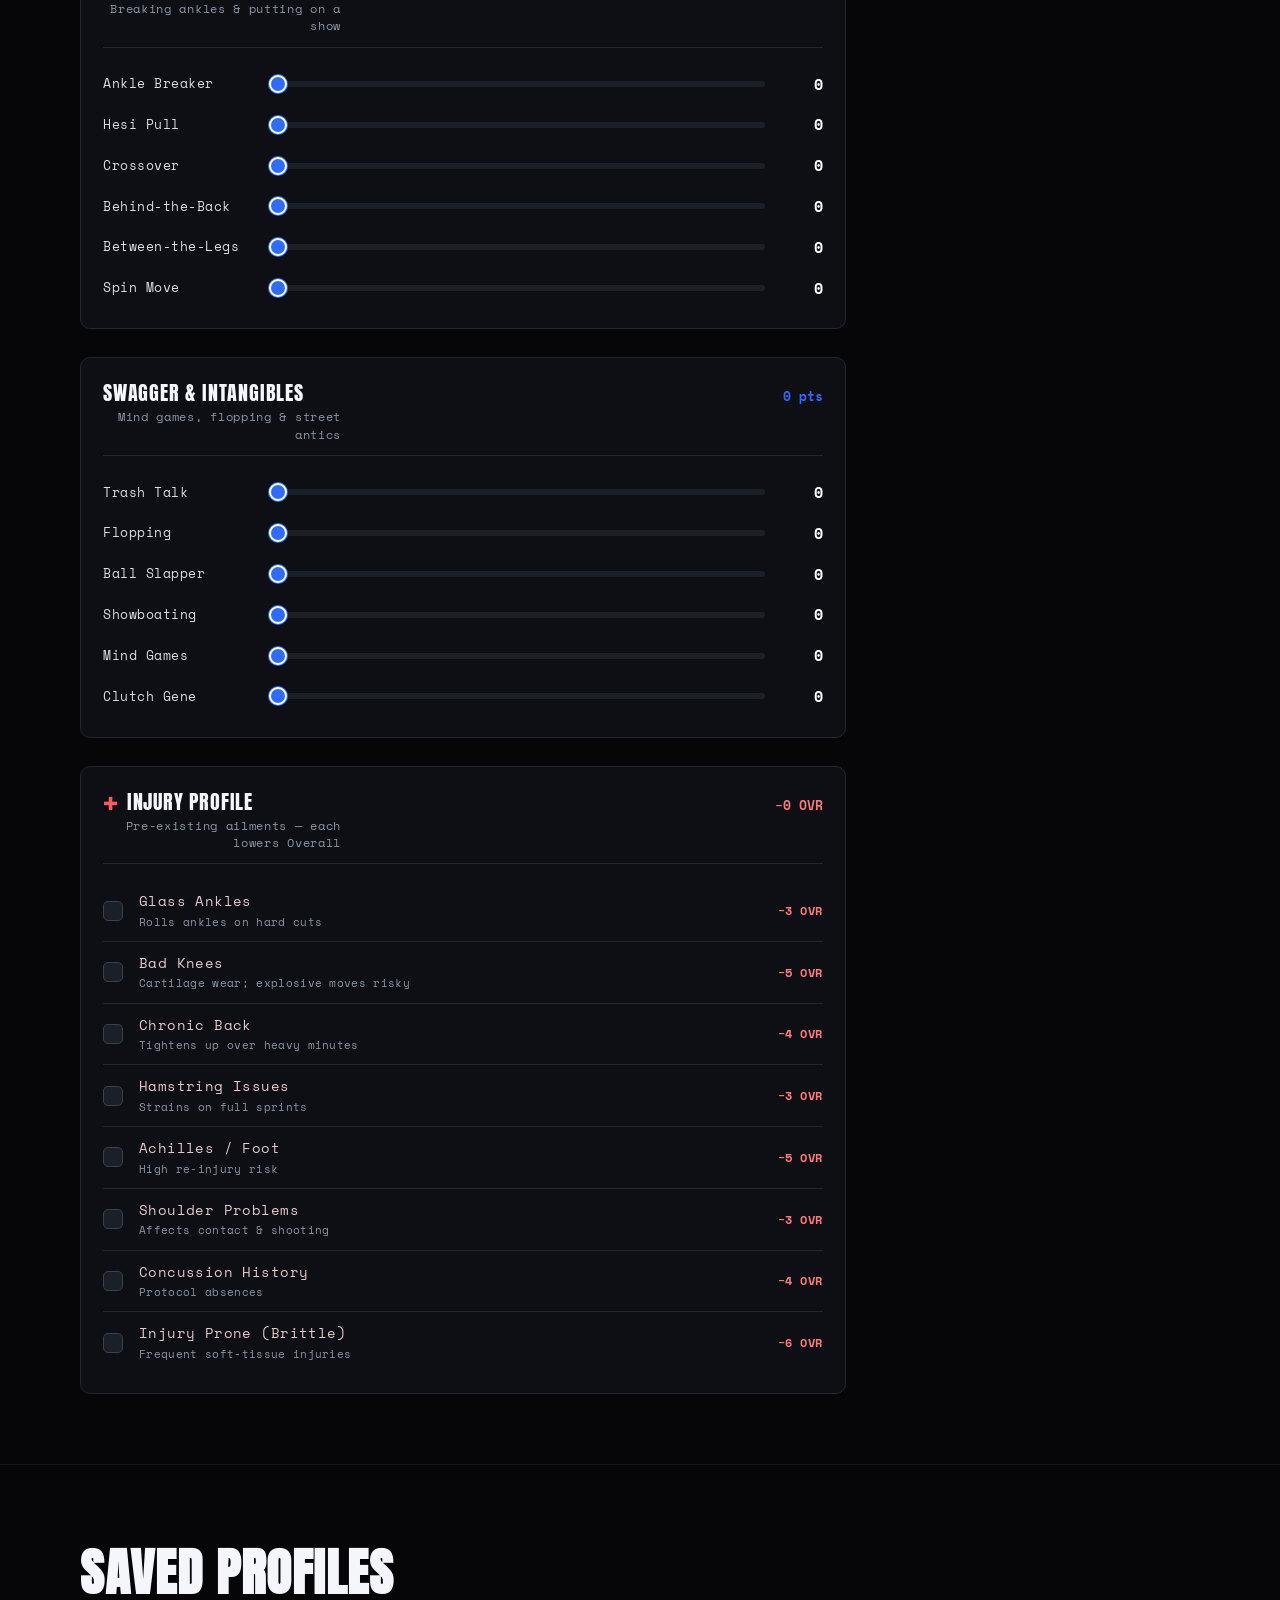
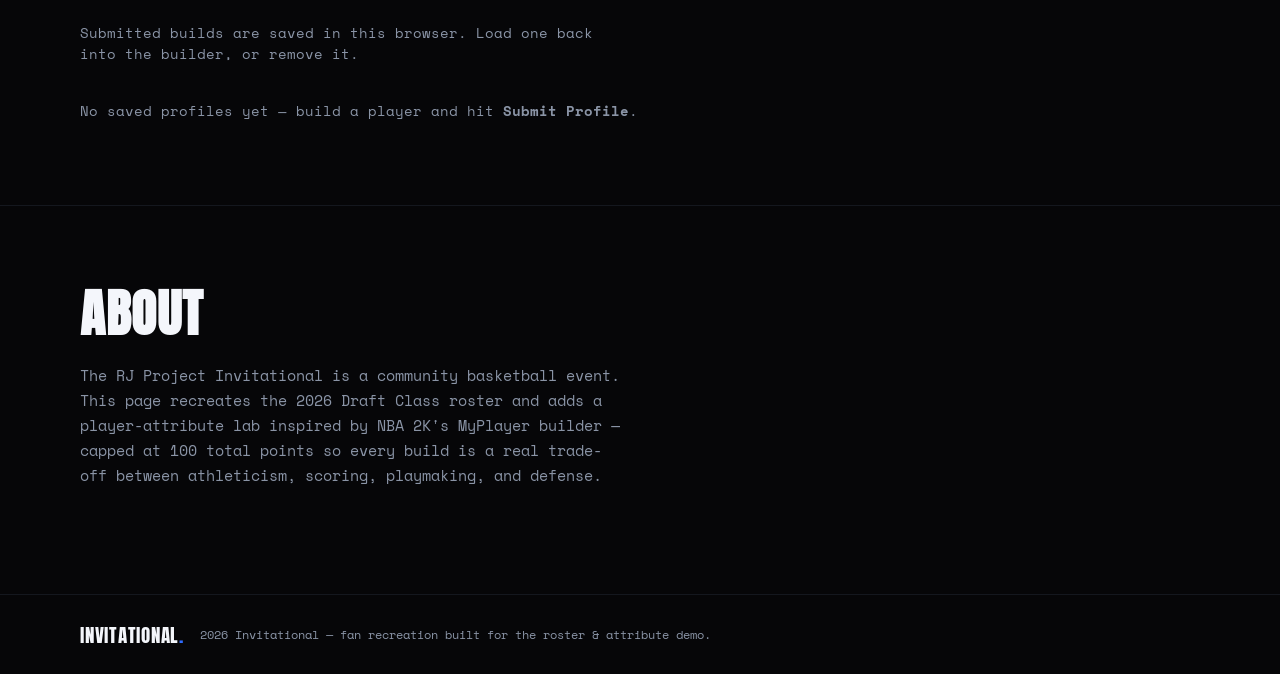
==== commit 4b4f9b01: "Build a Player: add Submit Profile + Saved Profiles (localStorage) - "Submit Profile" button saves t" ====
--- a/roster.html
+++ b/roster.html
@@ -25,7 +25,7 @@
       <nav class="site-nav">
         <a href="#top">2026 Invitational</a>
         <a href="#roster" class="active">Draft Class</a>
-        <a href="#about">Past Years</a>
+        <a href="#saved">Saved</a>
         <a href="#builder" class="nav-cta">Register Now</a>
       </nav>
     </div>
@@ -88,12 +88,29 @@
               <span class="overall-value" id="overallValue">0</span>
             </div>
 
+            <button type="button" class="btn btn-submit" id="submitBtn">Submit Profile</button>
+            <p class="submit-status" id="submitStatus" role="status" aria-live="polite"></p>
+
             <div class="summary-actions">
               <button type="button" class="btn" id="randomizeBtn">Randomize</button>
               <button type="button" class="btn btn-outline" id="resetBtn">Reset</button>
             </div>
           </aside>
         </div>
+      </div>
+    </section>
+
+    <!-- SAVED PROFILES -->
+    <section id="saved" class="section section-divider">
+      <div class="wrap">
+        <h1 class="page-title">Saved Profiles</h1>
+        <p class="page-sub">
+          Submitted builds are saved in this browser. Load one back into the builder, or remove it.
+        </p>
+        <p class="saved-empty" id="savedEmpty">
+          No saved profiles yet — build a player and hit <strong>Submit Profile</strong>.
+        </p>
+        <ul class="saved-list" id="savedList"><!-- filled by JS --></ul>
       </div>
     </section>
 
--- a/styles.css
+++ b/styles.css
@@ -278,6 +278,42 @@
 .btn-outline { background: transparent; border-color: #2a2f3a; color: #cfd5e0; }
 .btn-outline:hover { background: var(--card-2); border-color: var(--blue); color: #fff; }
 
+/* ---------- Submit + saved profiles ---------- */
+.btn-submit {
+  width: 100%; margin-bottom: 10px; padding: 13px 12px; font-size: .8rem;
+  background: var(--blue); color: #fff;
+}
+.btn-submit:hover { background: var(--blue-dim); }
+.btn-sm { flex: 0 0 auto; padding: 7px 12px; font-size: .68rem; }
+
+.submit-status { min-height: 1.1em; margin: 0 0 14px; font-size: .74rem; letter-spacing: .03em; color: var(--muted); }
+.submit-status.ok { color: #57d98a; }
+.submit-status.warn { color: #ff9b5b; }
+
+.saved-empty { color: var(--muted); font-size: .85rem; }
+.saved-list { list-style: none; margin: 0; padding: 0; display: flex; flex-direction: column; gap: 10px; }
+.saved-item {
+  display: flex; align-items: center; gap: 16px;
+  background: var(--bg-soft); border: 1px solid var(--line); border-radius: 10px;
+  padding: 14px 18px;
+}
+.saved-ovr {
+  font-family: var(--display); font-size: 1.9rem; line-height: 1; color: var(--blue);
+  min-width: 52px; text-align: center;
+}
+.saved-info { display: flex; flex-direction: column; gap: 3px; flex: 1; min-width: 0; }
+.saved-name {
+  font-family: var(--display); font-size: 1.25rem; letter-spacing: .03em;
+  overflow: hidden; text-overflow: ellipsis; white-space: nowrap;
+}
+.saved-meta { font-size: .72rem; color: var(--muted); letter-spacing: .04em; }
+.saved-actions { display: flex; gap: 8px; flex-shrink: 0; }
+@media (max-width: 520px) {
+  .saved-item { flex-wrap: wrap; }
+  .saved-actions { width: 100%; }
+  .saved-actions .btn { flex: 1; }
+}
+
 /* ---------- About / footer ---------- */
 .about .page-sub { font-size: .92rem; line-height: 1.7; }
 .site-footer { border-top: 1px solid #14171e; padding: 30px 0; }
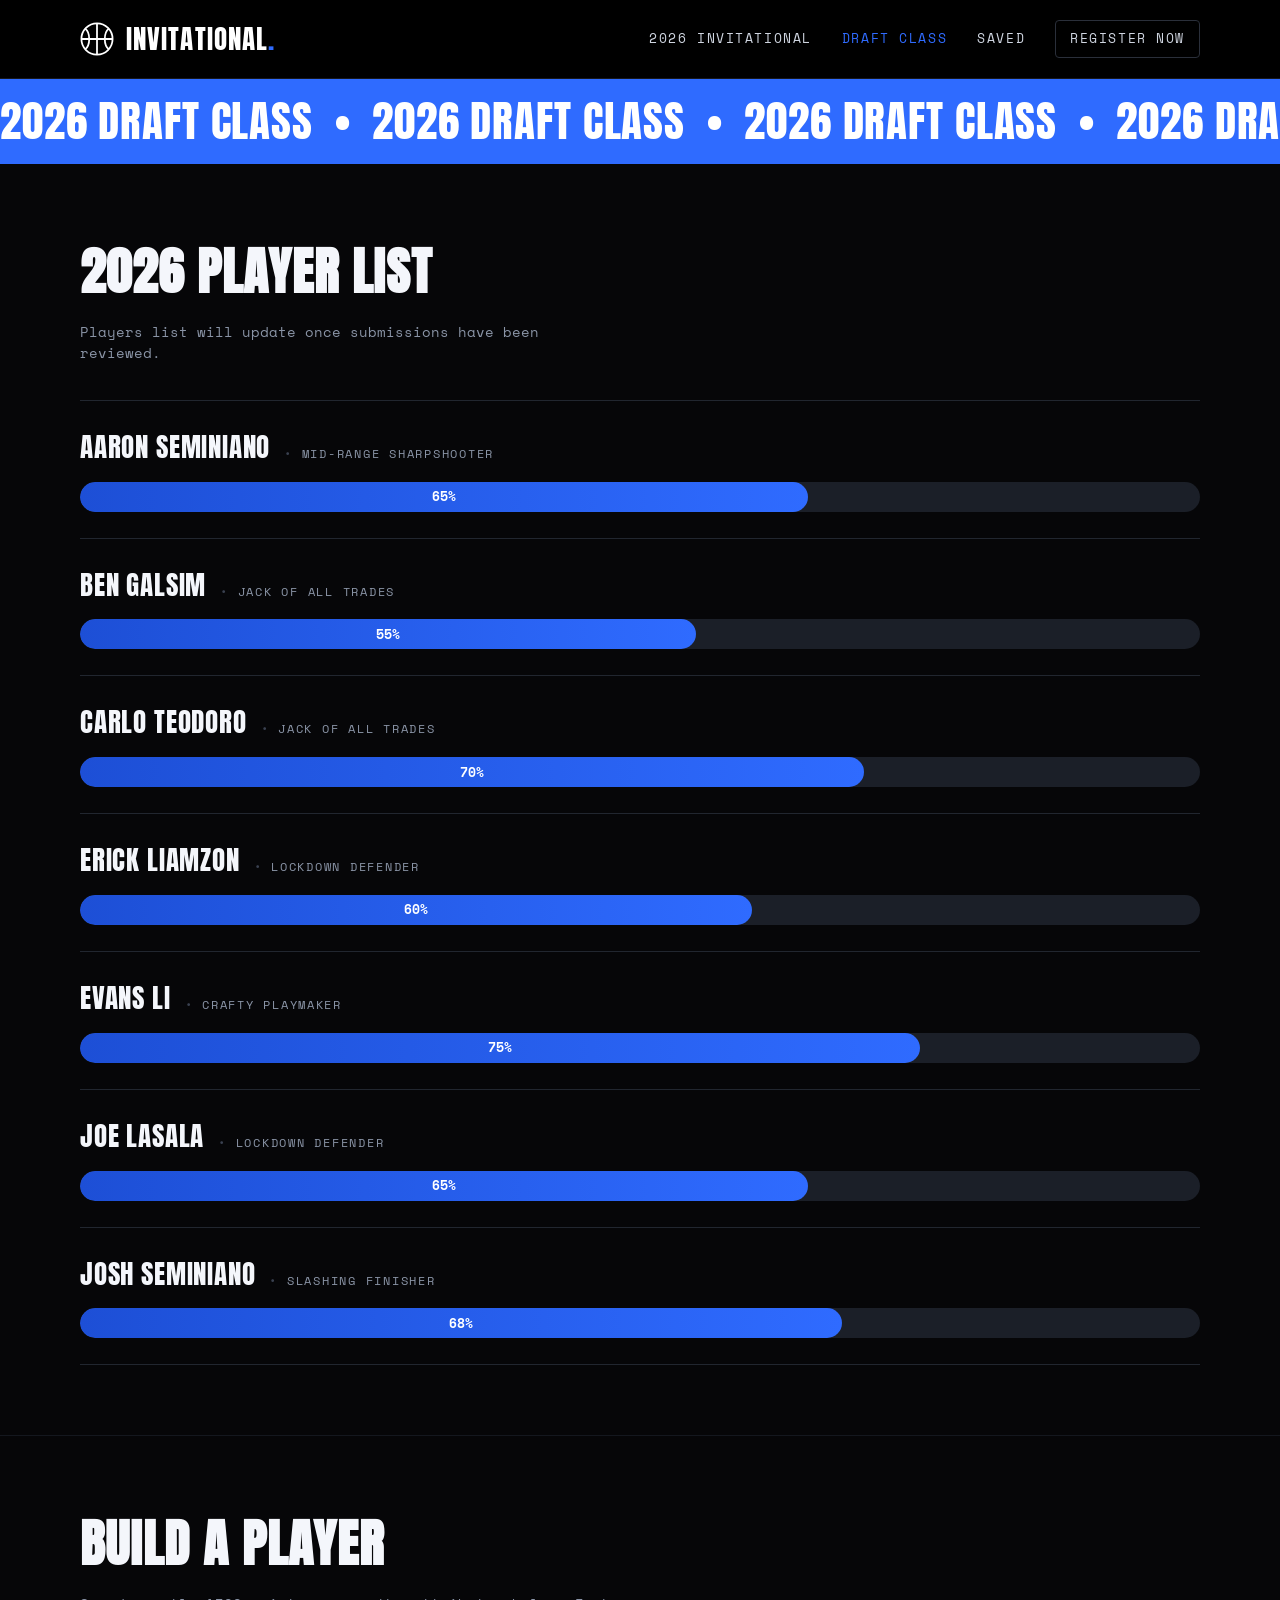
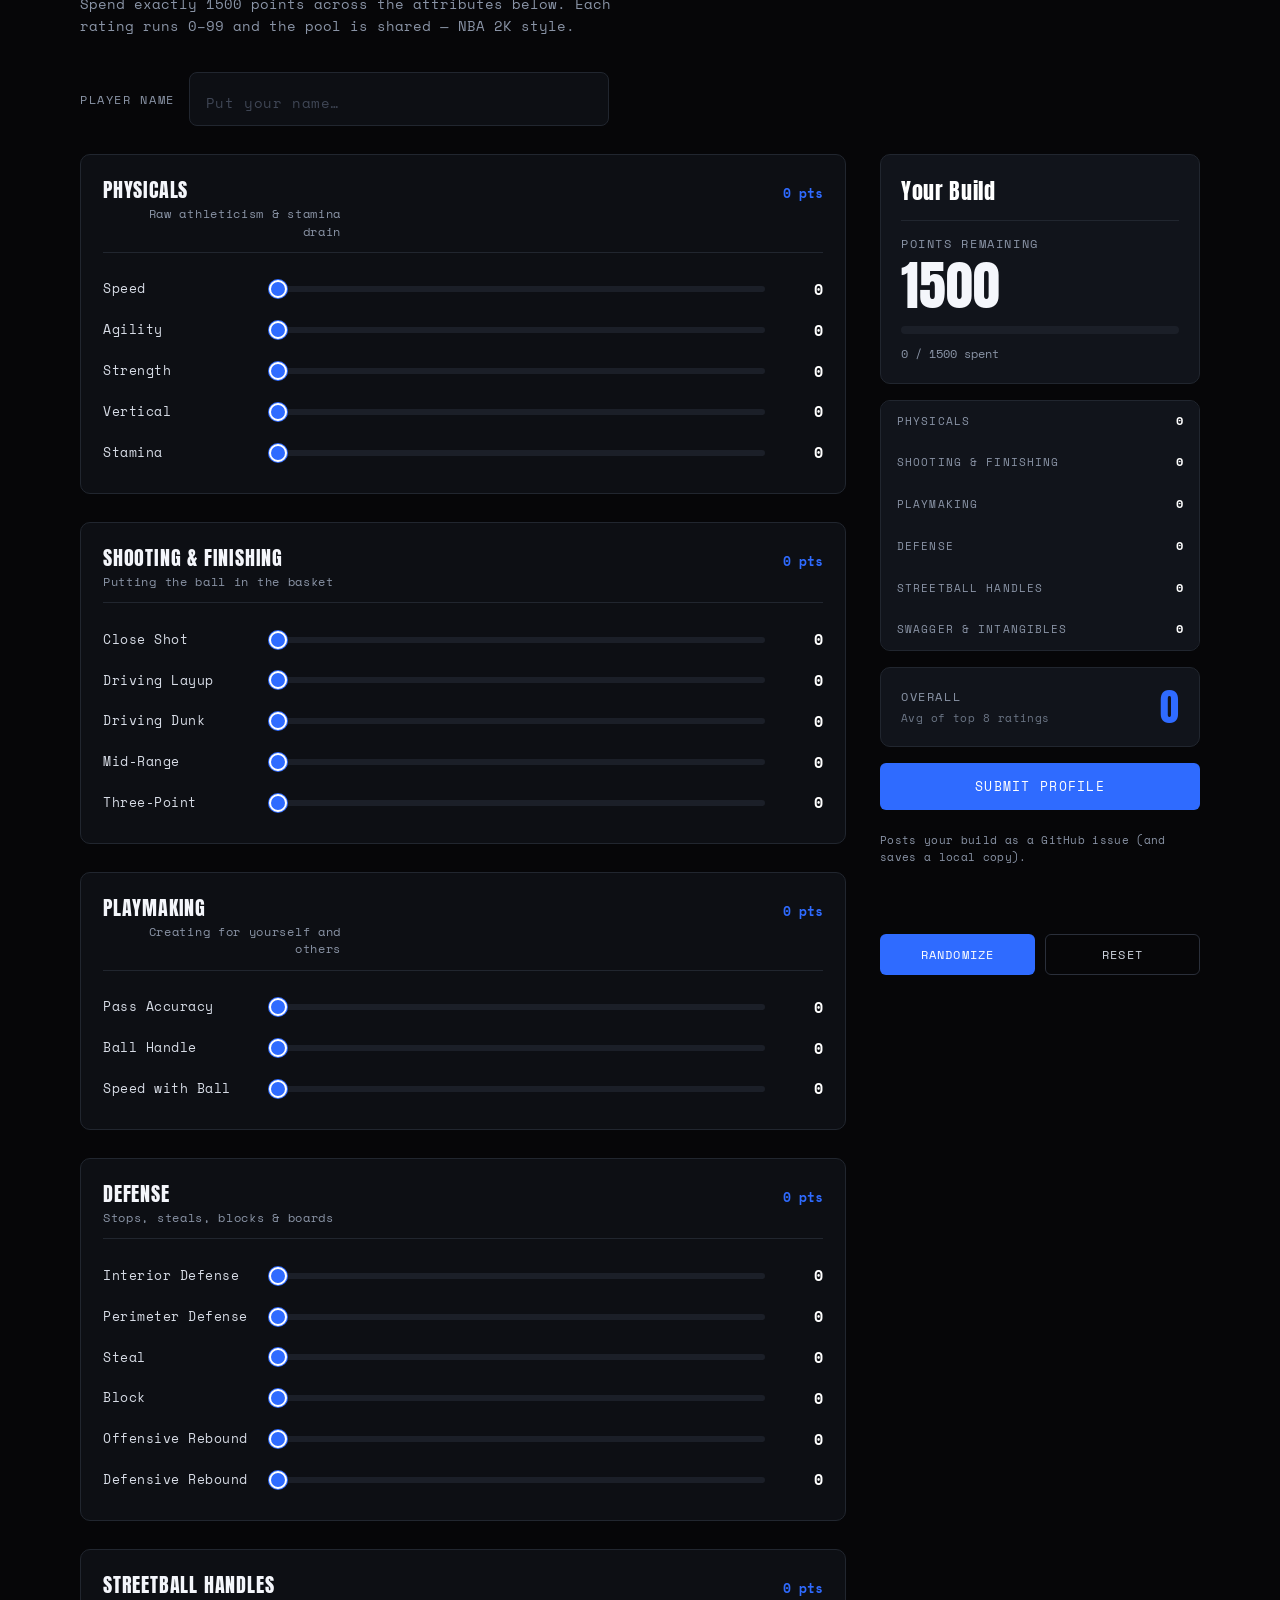
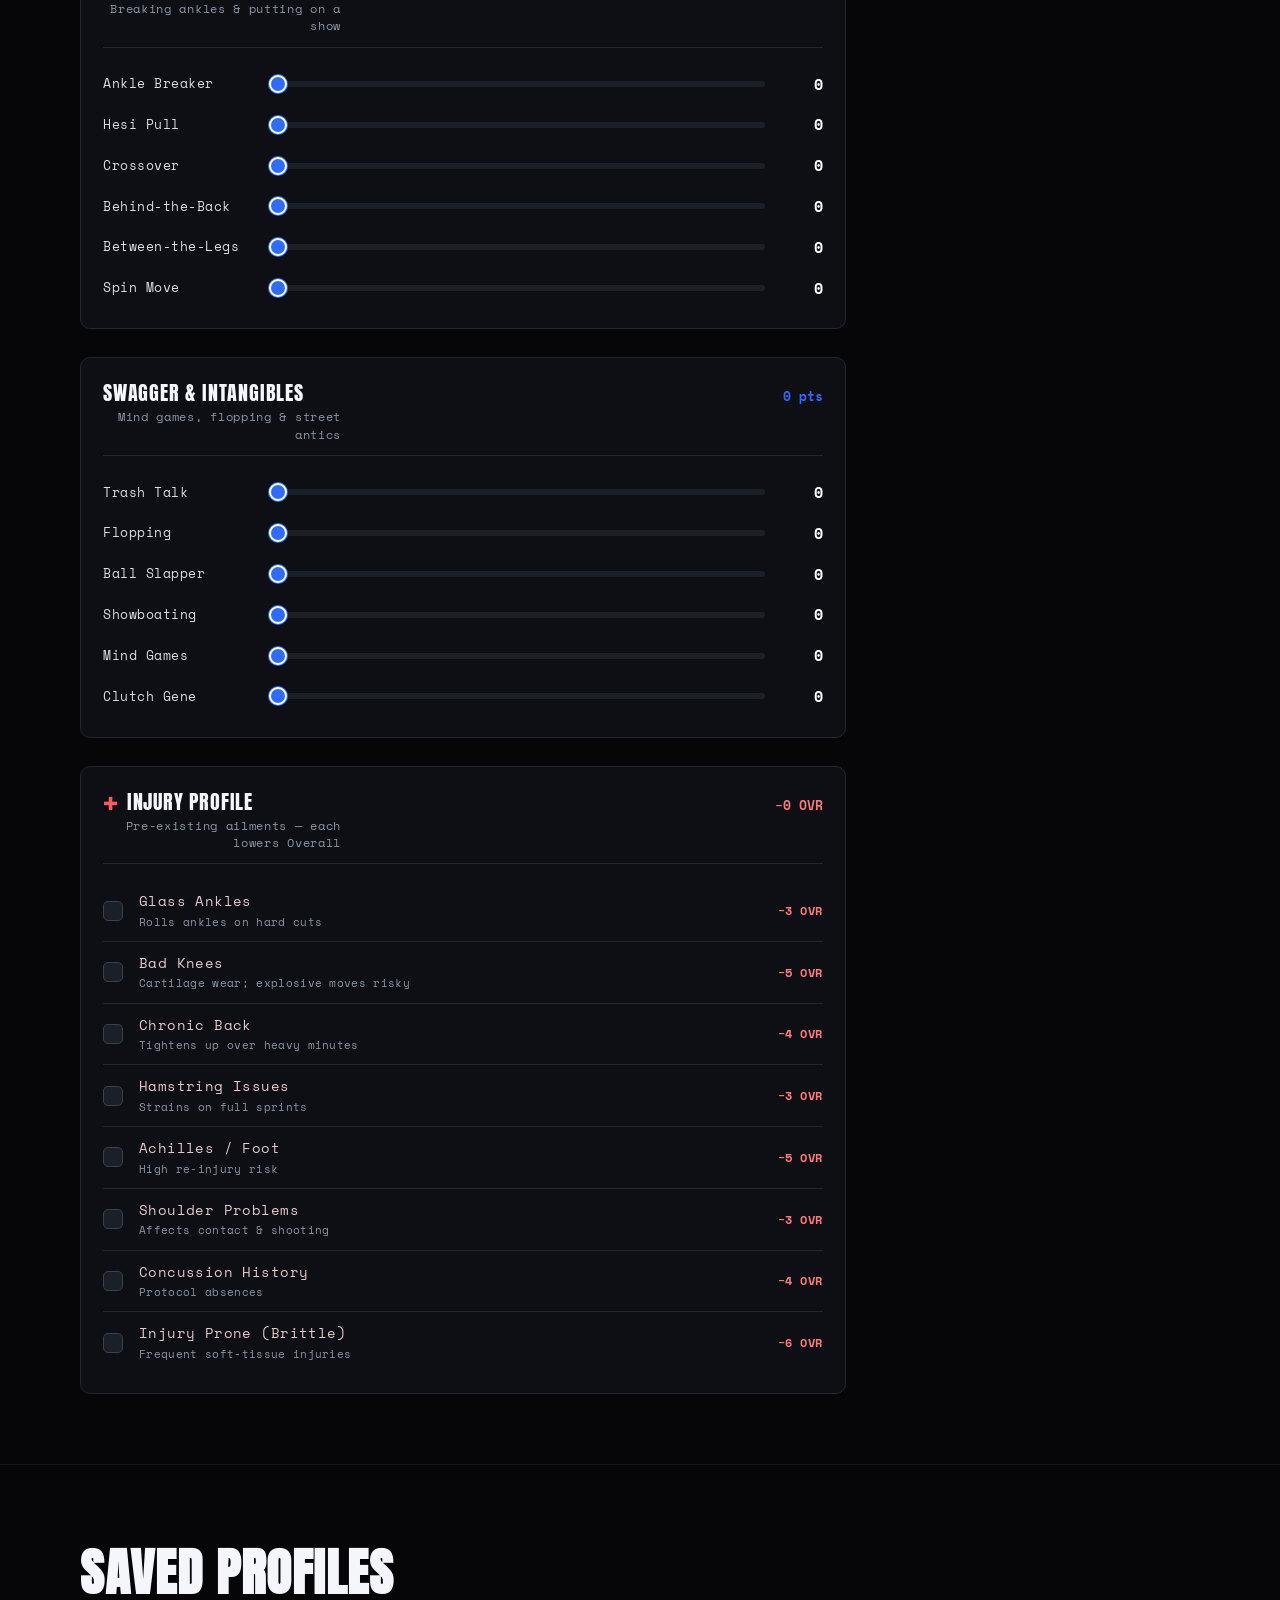
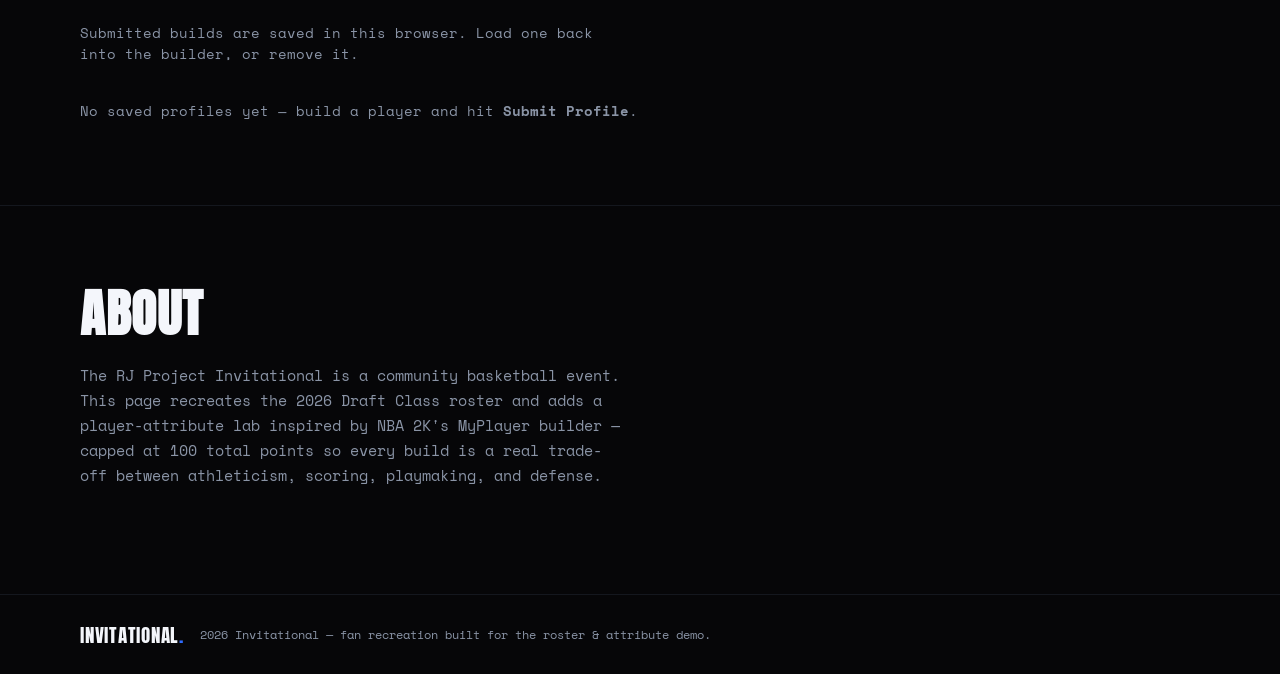
==== commit b5033e49: "Build a Player: Submit now posts the build as a GitHub issue Submit Profile opens a pre-filled GitHu" ====
--- a/roster.html
+++ b/roster.html
@@ -89,6 +89,7 @@
             </div>
 
             <button type="button" class="btn btn-submit" id="submitBtn">Submit Profile</button>
+            <p class="submit-hint">Posts your build as a GitHub issue (and saves a local copy).</p>
             <p class="submit-status" id="submitStatus" role="status" aria-live="polite"></p>
 
             <div class="summary-actions">
--- a/styles.css
+++ b/styles.css
@@ -285,10 +285,13 @@
 }
 .btn-submit:hover { background: var(--blue-dim); }
 .btn-sm { flex: 0 0 auto; padding: 7px 12px; font-size: .68rem; }
+.submit-hint { margin: -4px 0 10px; font-size: .68rem; color: var(--muted); letter-spacing: .03em; }
 
 .submit-status { min-height: 1.1em; margin: 0 0 14px; font-size: .74rem; letter-spacing: .03em; color: var(--muted); }
 .submit-status.ok { color: #57d98a; }
 .submit-status.warn { color: #ff9b5b; }
+.submit-link { color: var(--blue); text-decoration: underline; font-weight: 700; }
+.submit-link:hover { color: #fff; }
 
 .saved-empty { color: var(--muted); font-size: .85rem; }
 .saved-list { list-style: none; margin: 0; padding: 0; display: flex; flex-direction: column; gap: 10px; }
